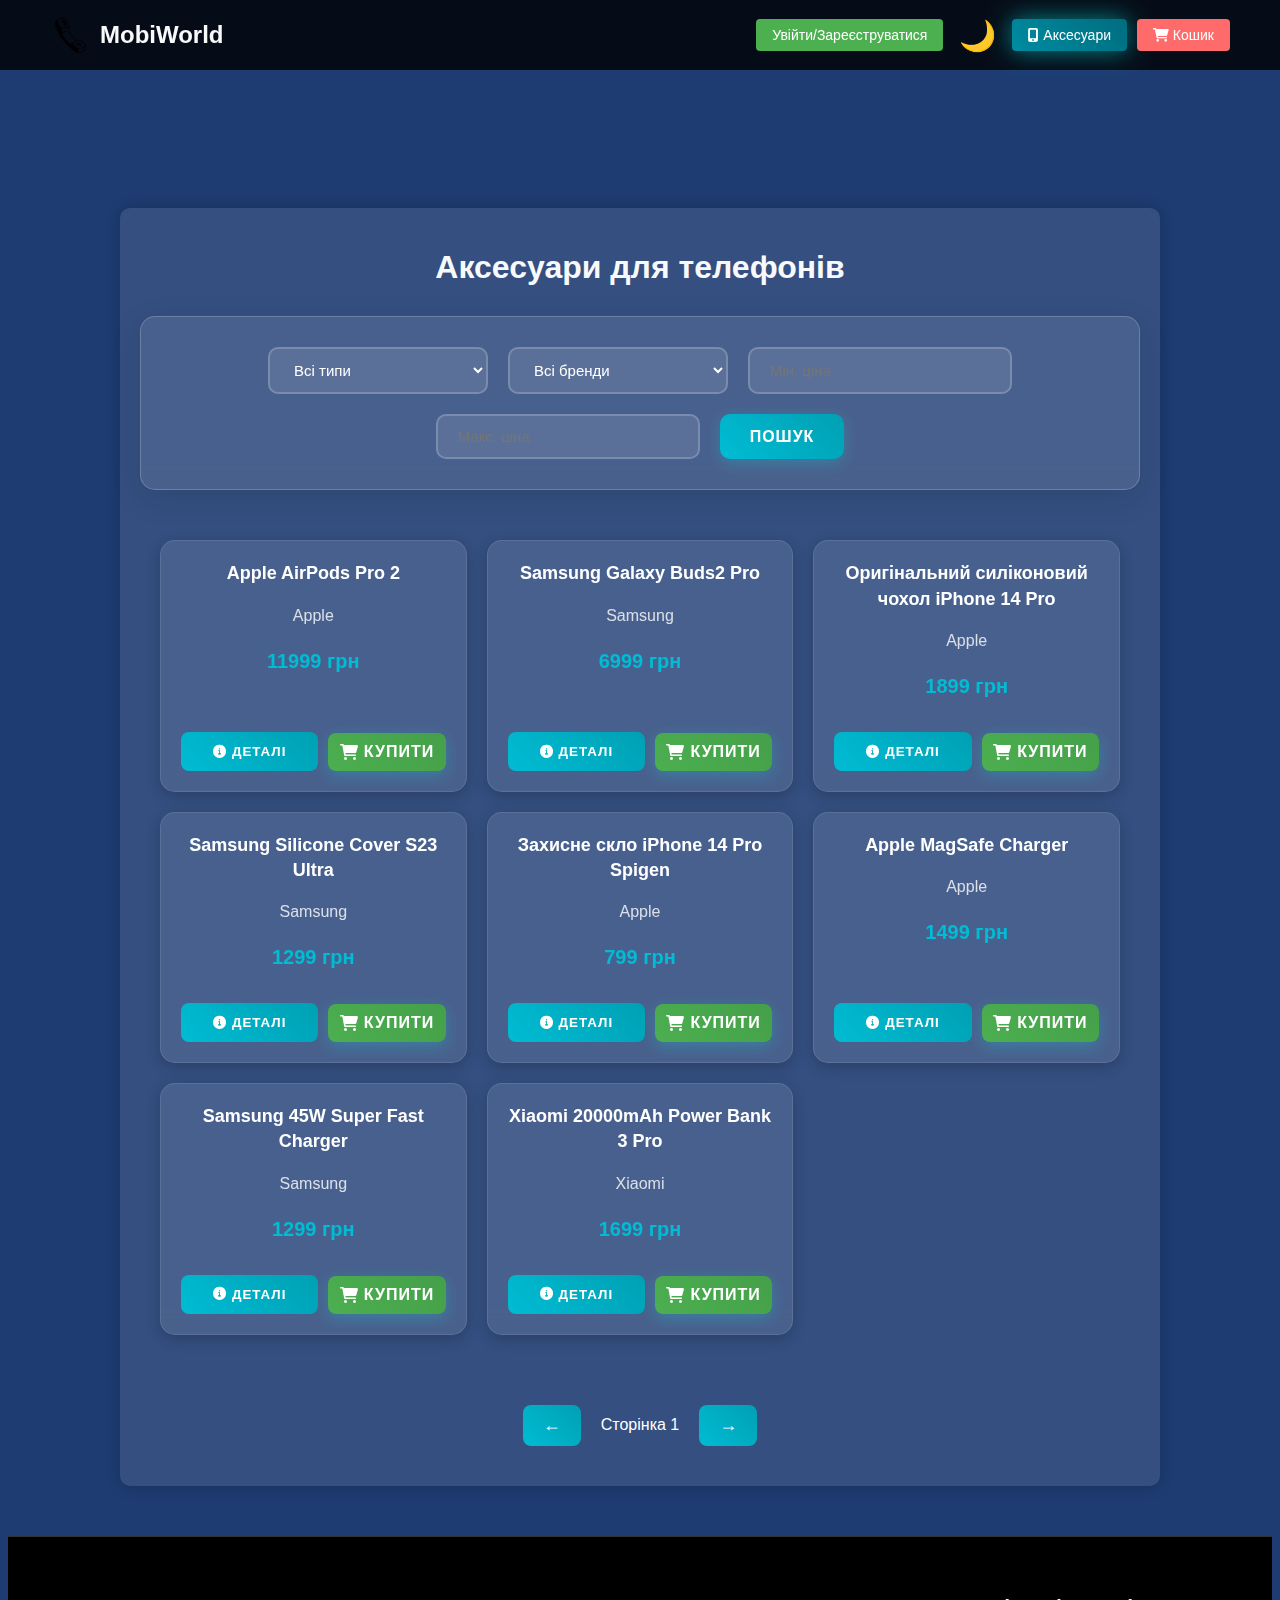
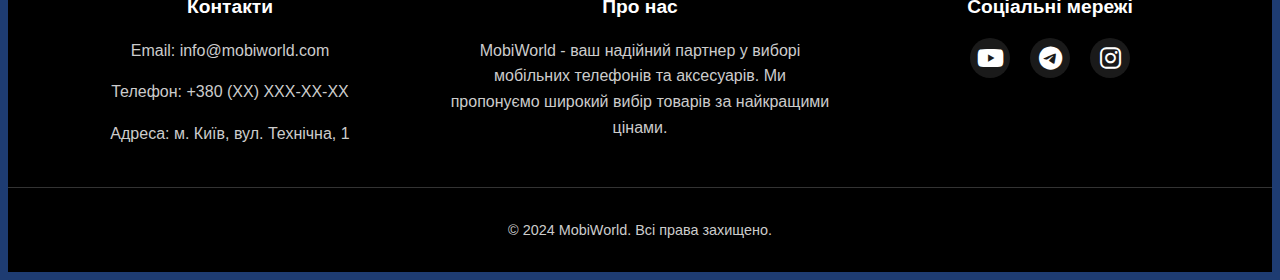
==== accessories.html @ 74860a51 "Початковий коміт: Базова структура проекту MobiWorld" ====
<!DOCTYPE html>
<html lang="uk">
<head>
    <meta charset="UTF-8">
    <meta name="viewport" content="width=device-width, initial-scale=1.0">
    <title>Аксесуари - MobiWorld</title>
    <link rel="stylesheet" href="styles.css">
    <link rel="stylesheet" href="auth.css">
    <link rel="stylesheet" href="https://cdnjs.cloudflare.com/ajax/libs/font-awesome/6.0.0/css/all.min.css">
</head>
<body>
    <header>
        <div class="logo">
            <a href="index.html">
                <img src="Mobi.png" alt="MobiWorld Logo">
                <span class="logo-text">MobiWorld</span>
            </a>
        </div>
        <div class="header-buttons">
            <button class="auth-button" onclick="showAuthModal()">
                <i class="fas fa-user"></i> Увійти/Зареєструватися
            </button>
            <button class="theme-toggle" onclick="toggleTheme()">🌙</button>
            <button class="accessories-button active" onclick="window.location.href='accessories.html'">
                <i class="fas fa-mobile-alt"></i> Аксесуари
            </button>
            <button class="cart-button" onclick="window.location.href='cart.html'">
                <i class="fas fa-shopping-cart"></i> Кошик
            </button>
        </div>
    </header>

    <main>
        <div class="container">
            <h1>Аксесуари для телефонів</h1>
            <div class="filters">
                <select id="accessoryType" onchange="filterAccessories()">
                    <option value="all">Всі типи</option>
                    <option value="case">Чохли</option>
                    <option value="screen">Захисні плівки/скло</option>
                    <option value="charger">Зарядні пристрої</option>
                    <option value="headphones">Навушники</option>
                    <option value="powerbank">Повербанки</option>
                    <option value="holder">Тримачі</option>
                    <option value="other">Інше</option>
                </select>
                <select id="brand" onchange="filterAccessories()">
                    <option value="all">Всі бренди</option>
                    <option value="Apple">Apple</option>
                    <option value="Samsung">Samsung</option>
                    <option value="Xiaomi">Xiaomi</option>
                    <option value="Other">Інші</option>
                </select>
                <input type="number" id="minPrice" placeholder="Мін. ціна" onchange="filterAccessories()">
                <input type="number" id="maxPrice" placeholder="Макс. ціна" onchange="filterAccessories()">
                <button class="search-button" onclick="filterAccessories()">Пошук</button>
            </div>
            
            <div id="accessories-catalog" class="catalog"></div>
            
            <div class="pagination">
                <button onclick="changePage(-1)">←</button>
                <span>Сторінка <span id="pageNumber">1</span></span>
                <button onclick="changePage(1)">→</button>
            </div>
        </div>
    </main>

    <footer class="footer">
        <div class="footer-content">
            <div class="footer-section">
                <h3>Контакти</h3>
                <p>Email: info@mobiworld.com</p>
                <p>Телефон: +380 (XX) XXX-XX-XX</p>
                <p>Адреса: м. Київ, вул. Технічна, 1</p>
            </div>
            <div class="footer-section">
                <h3>Про нас</h3>
                <p>MobiWorld - ваш надійний партнер у виборі мобільних телефонів та аксесуарів. Ми пропонуємо широкий вибір товарів за найкращими цінами.</p>
            </div>
            <div class="footer-section">
                <h3>Соціальні мережі</h3>
                <div class="social-links">
                    <a href="#" class="social-link"><i class="fab fa-youtube"></i></a>
                    <a href="#" class="social-link"><i class="fab fa-telegram"></i></a>
                    <a href="#" class="social-link"><i class="fab fa-instagram"></i></a>
                </div>
            </div>
        </div>
        <div class="footer-bottom">
            <p>&copy; 2024 MobiWorld. Всі права захищено.</p>
        </div>
    </footer>

    <!-- Модальне вікно для деталей аксесуара -->
    <div id="phoneModal" class="modal">
        <div class="modal-content">
            <span class="close" onclick="document.getElementById('phoneModal').style.display='none'">&times;</span>
            <div class="modal-info">
                <h2 id="modalTitle"></h2>
                <p>Ціна: <strong id="modalPrice"></strong> грн</p>
                <p id="modalDescription"></p>
            </div>
        </div>
    </div>

    <!-- Модальне вікно для автентифікації -->
    <div id="authModal" class="modal">
        <div class="modal-content">
            <span class="close" onclick="closeAuthModal()">&times;</span>
            <div class="auth-tabs">
                <button class="auth-tab active" onclick="switchAuthTab('login')">Увійти</button>
                <button class="auth-tab" onclick="switchAuthTab('register')">Зареєструватися</button>
            </div>
            <div id="loginForm" class="auth-form">
                <input type="email" id="loginEmail" placeholder="Email">
                <input type="password" id="loginPassword" placeholder="Пароль">
                <button onclick="login()">Увійти</button>
            </div>
            <div id="registerForm" class="auth-form" style="display: none;">
                <input type="text" id="registerName" placeholder="Ім'я">
                <input type="email" id="registerEmail" placeholder="Email">
                <input type="password" id="registerPassword" placeholder="Пароль">
                <input type="password" id="confirmPassword" placeholder="Підтвердіть пароль">
                <button onclick="register()">Зареєструватися</button>
            </div>
        </div>
    </div>

    <script src="script.js"></script>
    <script src="auth.js"></script>
    <script src="accessories.js" defer></script>
</body>
</html>
---- styles.css ----
/* styles.css */
/* Базові стилі */
body {
  font-family: 'Arial', sans-serif;
  background-color: #1e3c72;
  color: white;
  text-align: center;
  padding-top: 80px;
  transition: background-color 0.3s ease, color 0.3s ease;
}

header {
  position: fixed;
  top: 0;
  left: 0;
  right: 0;
  z-index: 1000;
  background-color: rgba(0, 0, 0, 0.8);
  padding: 15px 50px;
  display: flex;
  justify-content: space-between;
  align-items: center;
}

.logo {
  display: flex;
  align-items: center;
}

.logo-icon {
  width: 50px;
  height: 50px;
  margin-right: 15px;
}

.logo-text {
  font-size: 24px;
  font-weight: bold;
  color: #f8f9fa;
}

.dark-mode .logo-text {
  color: #00bcd4;
  text-shadow: 0 0 10px rgba(0, 255, 255, 0.3);
}

.logo a {
  text-decoration: none;
  display: flex;
  align-items: center;
  gap: 10px;
}

.logo img {
  height: 40px;
  width: auto;
}

.theme-toggle {
  background-color: transparent;
  color: white;
  border: none;
  font-size: 30px;
  cursor: pointer;
  transition: color 0.3s ease;
}

.theme-toggle:hover {
  color: #00ff00;
}

.container {
  max-width: 1000px;
  margin: 120px auto 20px;
  background: rgba(255, 255, 255, 0.1);
  padding: 20px;
  border-radius: 10px;
  box-shadow: 0 0 15px rgba(0, 0, 0, 0.2);
}

.container h1 {
  color: #f8f9fa;
  font-size: 2em;
  margin-bottom: 30px;
  text-align: center;
}

h2 {
  color: #f8f9fa;
}

/* Стилі для фільтрів */
.filters {
  display: flex;
  flex-wrap: wrap;
  justify-content: center;
  gap: 20px;
  padding: 30px;
  background: rgba(255, 255, 255, 0.1);
  border-radius: 15px;
  box-shadow: 0 8px 32px rgba(0, 0, 0, 0.1);
  backdrop-filter: blur(10px);
  border: 1px solid rgba(255, 255, 255, 0.2);
  margin-bottom: 30px;
}

.filters select, 
.filters input {
  padding: 12px 20px;
  width: 220px;
  border: 2px solid rgba(255, 255, 255, 0.2);
  border-radius: 10px;
  font-size: 15px;
  background-color: rgba(255, 255, 255, 0.1);
  color: white;
  transition: all 0.3s ease;
  cursor: pointer;
}

.filters select:hover,
.filters input:hover {
  border-color: rgba(255, 255, 255, 0.4);
  background-color: rgba(255, 255, 255, 0.15);
}

.filters select:focus,
.filters input:focus {
  outline: none;
  border-color: #00bcd4;
  box-shadow: 0 0 15px rgba(0, 255, 255, 0.2);
  background-color: rgba(255, 255, 255, 0.2);
}

.filters select option {
  background-color: #1e3c72;
  color: white;
  padding: 10px;
}

.search-button {
  padding: 12px 30px;
  border: none;
  background: linear-gradient(45deg, #00bcd4, #00a0b3);
  color: white;
  font-size: 16px;
  font-weight: 600;
  cursor: pointer;
  border-radius: 10px;
  transition: all 0.3s ease;
  text-transform: uppercase;
  letter-spacing: 1px;
  box-shadow: 0 4px 15px rgba(0, 255, 255, 0.2);
}

.search-button:hover {
  transform: translateY(-2px);
  box-shadow: 0 6px 20px rgba(0, 255, 255, 0.3);
  background: linear-gradient(45deg, #00a0b3, #00bcd4);
}

.search-button:active {
  transform: translateY(1px);
  box-shadow: 0 2px 10px rgba(0, 255, 255, 0.2);
}

/* Стилі для темної теми фільтрів */
.dark-mode .filters {
  background: rgba(0, 0, 0, 0.3);
  border: 1px solid rgba(0, 255, 255, 0.1);
  box-shadow: 0 8px 32px rgba(0, 255, 255, 0.1);
}

.dark-mode .filters select,
.dark-mode .filters input {
  background-color: rgba(0, 0, 0, 0.2);
  border-color: rgba(0, 255, 255, 0.2);
  color: #ffffff;
}

.dark-mode .filters select:hover,
.dark-mode .filters input:hover {
  border-color: rgba(0, 255, 255, 0.4);
  background-color: rgba(0, 0, 0, 0.3);
}

.dark-mode .filters select:focus,
.dark-mode .filters input:focus {
  border-color: #00bcd4;
  box-shadow: 0 0 20px rgba(0, 255, 255, 0.2);
  background-color: rgba(0, 0, 0, 0.4);
}

.dark-mode .filters select option {
  background-color: #000000;
  color: #ffffff;
}

.dark-mode .search-button {
  background: linear-gradient(45deg, #00bcd4, #00a0b3);
  box-shadow: 0 4px 15px rgba(0, 255, 255, 0.2);
}

.dark-mode .search-button:hover {
  box-shadow: 0 6px 20px rgba(0, 255, 255, 0.3);
  background: linear-gradient(45deg, #00a0b3, #00bcd4);
}

/* Адаптивність для фільтрів */
@media (max-width: 768px) {
  .filters {
    padding: 20px;
    gap: 15px;
  }

  .filters select,
  .filters input {
    width: 100%;
    max-width: 300px;
  }
}

.catalog {
  display: grid;
  grid-template-columns: repeat(auto-fill, minmax(250px, 1fr));
  gap: 20px;
  padding: 20px;
  margin-top: 30px;
}

.phone-card {
  background: rgba(255, 255, 255, 0.4);
  padding: 20px;
  border-radius: 15px;
  transition: 0.3s;
  cursor: pointer;
  box-shadow: 0 4px 8px rgba(0, 0, 0, 0.3);
  display: flex;
  flex-direction: column;
  gap: 15px;
  position: relative;
  overflow: hidden;
}

.phone-card img {
  width: 100%;
  height: auto;
  border-radius: 8px;
  margin-bottom: 10px;
  transition: transform 0.3s ease;
}

.phone-card h3 {
  margin: 0;
  font-size: 1.1em;
  color: #ffffff;
  text-shadow: 0 0 10px rgba(0, 255, 255, 0.3);
}

.phone-card p {
  margin: 5px 0;
  color: #ffffff;
}

.phone-card .card-buttons {
  display: flex;
  gap: 10px;
  margin-top: auto;
}

.phone-card .card-buttons button {
  flex: 1;
  padding: 10px;
  border: none;
  border-radius: 8px;
  cursor: pointer;
  font-weight: 600;
  transition: all 0.3s ease;
  text-transform: uppercase;
  letter-spacing: 1px;
  display: flex;
  align-items: center;
  justify-content: center;
  gap: 5px;
}

.phone-card .card-buttons .view-details {
  background: linear-gradient(45deg, #00bcd4, #00a0b3);
  color: white;
}

.phone-card .card-buttons .buy-button {
  background: linear-gradient(45deg, #4CAF50, #45a049);
  color: white;
}

.phone-card .card-buttons button:hover {
  transform: translateY(-2px);
  box-shadow: 0 6px 20px rgba(0, 255, 255, 0.2);
}

.phone-card .card-buttons .view-details:hover {
  background: linear-gradient(45deg, #00a0b3, #00bcd4);
}

.phone-card .card-buttons .buy-button:hover {
  background: linear-gradient(45deg, #45a049, #4CAF50);
  box-shadow: 0 6px 20px rgba(76, 175, 80, 0.3);
}

.dark-mode .phone-card {
  background: rgba(0, 0, 0, 0.3);
  border: 1px solid rgba(0, 255, 255, 0.1);
}

.dark-mode .phone-card:hover {
  border-color: rgba(0, 255, 255, 0.3);
  box-shadow: 0 8px 25px rgba(0, 255, 255, 0.2);
}

.dark-mode .phone-card .card-buttons .buy-button {
  background: linear-gradient(45deg, #4CAF50, #45a049);
}

.dark-mode .phone-card .card-buttons .buy-button:hover {
  background: linear-gradient(45deg, #45a049, #4CAF50);
  box-shadow: 0 6px 20px rgba(76, 175, 80, 0.3);
}

@media (max-width: 768px) {
  .phone-card .card-buttons {
    flex-direction: column;
  }
  
  .phone-card .card-buttons button {
    width: 100%;
    padding: 8px;
    font-size: 14px;
  }
}

.pagination {
  display: flex;
  justify-content: center;
  align-items: center;
  gap: 20px;
  margin-top: 30px;
  padding: 20px;
}

.pagination button {
  background: linear-gradient(45deg, #00bcd4, #00a0b3);
  color: white;
  border: none;
  padding: 10px 20px;
  border-radius: 8px;
  cursor: pointer;
  font-size: 18px;
  transition: all 0.3s ease;
}

.pagination button:hover {
  transform: translateY(-2px);
  box-shadow: 0 6px 20px rgba(0, 255, 255, 0.2);
  background: linear-gradient(45deg, #00a0b3, #00bcd4);
}

.pagination span {
  color: white;
  font-size: 16px;
}

/* Стилі для темної теми */
body.dark-mode {
  background-color: #000000;
  color: #e0e0e0;
}

header.dark-mode {
  background-color: #000000;
  box-shadow: 0 2px 10px rgba(0, 255, 255, 0.1);
}

.filters.dark-mode {
  background: #000000;
  box-shadow: 0 0 15px rgba(0, 255, 255, 0.2);
}

.search-button.dark-mode {
  background-color: #00bcd4;
  box-shadow: 0 0 10px rgba(0, 255, 255, 0.3);
}

.phone-card.dark-mode {
  background: #000000;
  color: #e0e0e0;
  box-shadow: 0 0 15px rgba(0, 255, 255, 0.1);
  border: 1px solid rgba(0, 255, 255, 0.1);
}

.phone-card.dark-mode:hover {
  box-shadow: 0 0 30px rgba(0, 255, 255, 0.3);
  border-color: rgba(0, 255, 255, 0.3);
}

.pagination button.dark-mode {
  background-color: #00bcd4;
  box-shadow: 0 0 10px rgba(0, 255, 255, 0.3);
}

/* Модальне вікно */
.modal {
  display: none;
  position: fixed;
  top: 0;
  left: 0;
  width: 100%;
  height: 100%;
  background-color: rgba(0, 0, 0, 0.85);
  align-items: center;
  justify-content: center;
  z-index: 1000;
  backdrop-filter: blur(8px);
}

.modal-content {
  background: linear-gradient(135deg, #1e3c72 0%, #2a5298 100%);
  padding: 30px;
  border-radius: 20px;
  width: 90%;
  max-width: 1000px;
  display: flex;
  gap: 40px;
  color: white;
  position: relative;
  box-shadow: 0 0 40px rgba(0, 255, 255, 0.2);
  border: 1px solid rgba(0, 255, 255, 0.1);
  animation: modalAppear 0.3s ease-out;
}

@keyframes modalAppear {
  from {
    opacity: 0;
    transform: translateY(-20px);
  }
  to {
    opacity: 1;
    transform: translateY(0);
  }
}

.modal-image {
  flex: 1;
  display: flex;
  align-items: center;
  justify-content: center;
  background: rgba(255, 255, 255, 0.1);
  border-radius: 15px;
  padding: 20px;
  box-shadow: 0 0 20px rgba(0, 255, 255, 0.1);
}

.modal-image img {
  max-width: 100%;
  height: auto;
  border-radius: 10px;
  transition: transform 0.3s ease;
}

.modal-image img:hover {
  transform: scale(1.05);
}

.modal-info {
  flex: 1;
  display: flex;
  flex-direction: column;
  gap: 20px;
}

.modal-info h2 {
  font-size: 2em;
  margin-bottom: 20px;
  color: #ffffff;
  text-shadow: 0 0 10px rgba(0, 255, 255, 0.3);
}

.modal-info p {
  font-size: 1.1em;
  line-height: 1.6;
  color: rgba(255, 255, 255, 0.9);
}

.modal-info strong {
  color: #00bcd4;
  font-weight: 600;
}

.modal .close {
  position: absolute;
  top: 20px;
  right: 20px;
  color: #ff4444;
  font-size: 30px;
  font-weight: bold;
  cursor: pointer;
  transition: all 0.3s ease;
  width: 40px;
  height: 40px;
  display: flex;
  align-items: center;
  justify-content: center;
  border-radius: 50%;
  background: rgba(255, 68, 68, 0.1);
}

.modal .close:hover {
  color: #ff0000;
  background: rgba(255, 68, 68, 0.2);
  transform: rotate(90deg);
}

.buy-button {
  margin-top: 20px;
  padding: 15px 30px;
  font-size: 1.2em;
  background: linear-gradient(45deg, #00bcd4, #00a0b3);
  color: white;
  border: none;
  border-radius: 10px;
  cursor: pointer;
  transition: all 0.3s ease;
  text-transform: uppercase;
  letter-spacing: 1px;
  font-weight: bold;
  box-shadow: 0 4px 15px rgba(0, 255, 255, 0.2);
}

.buy-button:hover {
  transform: translateY(-2px);
  box-shadow: 0 6px 20px rgba(0, 255, 255, 0.3);
  background: linear-gradient(45deg, #00a0b3, #00bcd4);
}

.buy-button:active {
  transform: translateY(1px);
  box-shadow: 0 2px 10px rgba(0, 255, 255, 0.2);
}

/* Темна тема для модального вікна */
.dark-mode .modal-content {
  background: linear-gradient(135deg, #000000 0%, #1a1a1a 100%);
  border: 1px solid rgba(0, 255, 255, 0.1);
  box-shadow: 0 0 40px rgba(0, 255, 255, 0.1);
}

.dark-mode .modal-image {
  background: rgba(0, 0, 0, 0.3);
  box-shadow: 0 0 20px rgba(0, 255, 255, 0.05);
}

.dark-mode .modal-info h2 {
  color: #ffffff;
  text-shadow: 0 0 10px rgba(0, 255, 255, 0.2);
}

.dark-mode .modal-info p {
  color: rgba(255, 255, 255, 0.8);
}

.dark-mode .modal-info strong {
  color: #00bcd4;
}

.dark-mode .buy-button {
  background: linear-gradient(45deg, #00bcd4, #00a0b3);
  box-shadow: 0 4px 15px rgba(0, 255, 255, 0.2);
}

.dark-mode .buy-button:hover {
  box-shadow: 0 6px 20px rgba(0, 255, 255, 0.3);
  background: linear-gradient(45deg, #00a0b3, #00bcd4);
}

/* Адаптивний дизайн для модального вікна */
@media (max-width: 768px) {
  .modal-content {
    flex-direction: column;
    padding: 20px;
    gap: 20px;
  }

  .modal-image {
    max-height: 300px;
    overflow: hidden;
  }

  .modal-info h2 {
    font-size: 1.5em;
  }

  .modal-info p {
    font-size: 1em;
  }
}

@media (max-width: 480px) {
  .modal-content {
    width: 95%;
    padding: 15px;
  }

  .modal-image {
    max-height: 250px;
  }

  .modal-info h2 {
    font-size: 1.3em;
  }
}

.header-buttons {
    display: flex;
    gap: 10px;
    align-items: center;
}

.auth-button {
    padding: 8px 16px;
    border: none;
    border-radius: 4px;
    background-color: #4CAF50;
    color: white;
    cursor: pointer;
    font-size: 14px;
    transition: background-color 0.3s;
}

.auth-button:hover {
    background-color: #45a049;
}

.auth-container {
    padding: 20px;
    width: 100%;
    max-width: 400px;
}

.auth-tabs {
    display: flex;
    margin-bottom: 20px;
    border-bottom: 2px solid #ddd;
}

.auth-tab {
    padding: 10px 20px;
    border: none;
    background: none;
    cursor: pointer;
    font-size: 16px;
    color: #666;
}

.auth-tab.active {
    color: #4CAF50;
    border-bottom: 2px solid #4CAF50;
    margin-bottom: -2px;
}

.auth-form {
    display: flex;
    flex-direction: column;
    gap: 15px;
}

.auth-form input {
    padding: 10px;
    border: 1px solid #ddd;
    border-radius: 4px;
    font-size: 14px;
}

.auth-form button {
    padding: 10px;
    background-color: #4CAF50;
    color: white;
    border: none;
    border-radius: 4px;
    cursor: pointer;
    font-size: 16px;
    transition: background-color 0.3s;
}

.auth-form button:hover {
    background-color: #45a049;
}

.dark-mode .auth-tab {
    color: #888;
}

.dark-mode .auth-tab.active {
    color: #00bcd4;
    border-bottom: 2px solid #00bcd4;
}

.dark-mode .auth-form input {
    background-color: #000000;
    color: #ffffff;
    border: 1px solid rgba(0, 255, 255, 0.2);
}

.dark-mode .auth-form input:focus {
    border-color: #00bcd4;
    box-shadow: 0 0 10px rgba(0, 255, 255, 0.2);
}

.dark-mode .auth-form button {
    background-color: #00bcd4;
    box-shadow: 0 0 10px rgba(0, 255, 255, 0.3);
}

.dark-mode .auth-form button:hover {
    background-color: #00a0b3;
    box-shadow: 0 0 15px rgba(0, 255, 255, 0.4);
}

.dark-mode .auth-button {
    background-color: #00bcd4;
    box-shadow: 0 0 10px rgba(0, 255, 255, 0.3);
}

.dark-mode .auth-button:hover {
    background-color: #00a0b3;
    box-shadow: 0 0 15px rgba(0, 255, 255, 0.4);
}

.cart-button {
    padding: 8px 16px;
    border: none;
    border-radius: 4px;
    background-color: #ff6b6b;
    color: white;
    cursor: pointer;
    font-size: 14px;
    transition: all 0.3s ease;
}

.cart-button:hover {
    background-color: #ff5252;
    transform: scale(1.05);
}

.cart-items {
    display: flex;
    flex-direction: column;
    gap: 20px;
    margin: 20px 0;
}

.cart-item {
    display: flex;
    justify-content: space-between;
    align-items: center;
    padding: 20px;
    background: rgba(255, 255, 255, 0.1);
    border-radius: 10px;
    box-shadow: 0 4px 8px rgba(0, 0, 0, 0.2);
}

.cart-item-info {
    flex: 1;
}

.cart-item-title {
    font-size: 18px;
    font-weight: bold;
    margin-bottom: 5px;
}

.cart-item-price {
    color: #00ff00;
    font-size: 16px;
}

.cart-item-actions {
    display: flex;
    gap: 10px;
    align-items: center;
}

.remove-from-cart {
    background-color: #ff4444;
    color: white;
    border: none;
    padding: 8px 16px;
    border-radius: 4px;
    cursor: pointer;
    transition: all 0.3s ease;
}

.remove-from-cart:hover {
    background-color: #cc0000;
}

.cart-summary {
    margin-top: 30px;
    padding: 20px;
    background: rgba(255, 255, 255, 0.1);
    border-radius: 10px;
    text-align: right;
}

.checkout-button {
    background-color: #00ff00;
    color: #000;
    padding: 12px 24px;
    border: none;
    border-radius: 5px;
    font-size: 16px;
    font-weight: bold;
    cursor: pointer;
    transition: all 0.3s ease;
    margin-top: 15px;
}

.checkout-button:hover {
    background-color: #00cc00;
    transform: scale(1.05);
    box-shadow: 0 0 15px rgba(0, 255, 0, 0.5);
}

.dark-mode .cart-item {
    background: #000000;
    border: 1px solid rgba(0, 255, 255, 0.1);
    box-shadow: 0 0 15px rgba(0, 255, 255, 0.1);
}

.dark-mode .cart-summary {
    background: #000000;
    border: 1px solid rgba(0, 255, 255, 0.1);
    box-shadow: 0 0 15px rgba(0, 255, 255, 0.1);
}

.dark-mode .checkout-button {
    background-color: #00bcd4;
    color: #000000;
    box-shadow: 0 0 10px rgba(0, 255, 255, 0.3);
}

.dark-mode .checkout-button:hover {
    background-color: #00a0b3;
    box-shadow: 0 0 15px rgba(0, 255, 255, 0.4);
}

.buy-button {
    background-color: #4CAF50;
    color: white;
    border: none;
    padding: 10px 20px;
    border-radius: 5px;
    cursor: pointer;
    font-size: 16px;
    margin-top: 15px;
    transition: background-color 0.3s;
}

.buy-button:hover {
    background-color: #45a049;
}

.dark-mode .buy-button {
    background-color: #00bcd4;
    box-shadow: 0 0 10px rgba(0, 255, 255, 0.3);
}

.dark-mode .buy-button:hover {
    background-color: #00a0b3;
    box-shadow: 0 0 15px rgba(0, 255, 255, 0.4);
}

/* Стилі для футера */
.footer {
    background-color: #000000;
    padding: 40px 0 20px;
    margin-top: 50px;
    border-top: 1px solid #333;
}

.footer-content {
    max-width: 1200px;
    margin: 0 auto;
    display: grid;
    grid-template-columns: repeat(3, 1fr);
    gap: 30px;
    padding: 0 20px;
}

.footer-section h3 {
    color: #ffffff;
    margin-bottom: 20px;
    font-size: 1.2em;
}

.footer-section p {
    color: #cccccc;
    line-height: 1.6;
    margin-bottom: 10px;
}

.social-links {
    display: flex;
    gap: 20px;
    justify-content: center;
}

.social-link {
    color: #ffffff;
    text-decoration: none;
    font-size: 24px;
    transition: all 0.3s ease;
    width: 40px;
    height: 40px;
    display: flex;
    align-items: center;
    justify-content: center;
    border-radius: 50%;
    background-color: rgba(255, 255, 255, 0.1);
}

.social-link:hover {
    transform: translateY(-3px);
    background-color: rgba(255, 255, 255, 0.2);
}

.social-link i.fa-youtube:hover {
    color: #ff0000;
}

.social-link i.fa-telegram:hover {
    color: #0088cc;
}

.social-link i.fa-instagram:hover {
    color: #e4405f;
}

.footer-bottom {
    text-align: center;
    margin-top: 30px;
    padding-top: 20px;
    border-top: 1px solid #333;
}

.footer-bottom p {
    color: #cccccc;
    font-size: 0.9em;
}

/* Адаптивний дизайн для футера */
@media (max-width: 768px) {
    .footer-content {
        grid-template-columns: 1fr;
        text-align: center;
    }

    .social-links {
        justify-content: center;
    }
}

.dark-mode .container h1 {
    color: #ffffff;
}

.accessories-button {
    padding: 8px 16px;
    border: none;
    border-radius: 4px;
    background: linear-gradient(45deg, #00bcd4, #00a0b3);
    color: white;
    cursor: pointer;
    font-size: 14px;
    transition: all 0.3s ease;
    box-shadow: 0 0 15px rgba(0, 255, 255, 0.2);
}

.accessories-button:hover {
    transform: translateY(-2px);
    background: linear-gradient(45deg, #00a0b3, #00bcd4);
    box-shadow: 0 0 20px rgba(0, 255, 255, 0.4);
}

.accessories-button.active {
    background: linear-gradient(45deg, #008ba1, #006d7f);
    box-shadow: 0 0 25px rgba(0, 255, 255, 0.5);
}

.dark-mode .accessories-button {
    background: linear-gradient(45deg, #00bcd4, #00a0b3);
    box-shadow: 0 0 15px rgba(0, 255, 255, 0.3);
}

.dark-mode .accessories-button:hover {
    box-shadow: 0 0 20px rgba(0, 255, 255, 0.5);
    background: linear-gradient(45deg, #00a0b3, #00bcd4);
}

.dark-mode .accessories-button.active {
    background: linear-gradient(45deg, #008ba1, #006d7f);
    box-shadow: 0 0 25px rgba(0, 255, 255, 0.6);
}

/* Стилі для карток аксесуарів */
.accessory-card {
    background: rgba(255, 255, 255, 0.1);
    padding: 20px;
    border-radius: 15px;
    transition: all 0.3s ease;
    cursor: pointer;
    box-shadow: 0 4px 15px rgba(0, 0, 0, 0.2);
    display: flex;
    flex-direction: column;
    gap: 15px;
    backdrop-filter: blur(10px);
    border: 1px solid rgba(255, 255, 255, 0.1);
}

.accessory-card:hover {
    transform: translateY(-5px);
    box-shadow: 0 8px 25px rgba(0, 255, 255, 0.2);
}

.accessory-card h3 {
    color: #ffffff;
    font-size: 18px;
    margin: 0;
    line-height: 1.4;
}

.accessory-card .brand {
    color: rgba(255, 255, 255, 0.8);
    font-size: 16px;
    margin: 5px 0;
}

.accessory-card .price {
    color: #00bcd4;
    font-size: 20px;
    font-weight: bold;
    margin: 5px 0;
}

.accessory-card .view-details {
    background: linear-gradient(45deg, #00bcd4, #00a0b3);
    color: white;
    border: none;
    padding: 12px 20px;
    border-radius: 8px;
    cursor: pointer;
    font-weight: 600;
    transition: all 0.3s ease;
    text-transform: uppercase;
    letter-spacing: 1px;
    margin-top: auto;
}

.accessory-card .view-details:hover {
    transform: translateY(-2px);
    box-shadow: 0 6px 20px rgba(0, 255, 255, 0.2);
    background: linear-gradient(45deg, #00a0b3, #00bcd4);
}

.dark-mode .accessory-card {
    background: rgba(0, 0, 0, 0.3);
    border: 1px solid rgba(0, 255, 255, 0.1);
}

.dark-mode .accessory-card:hover {
    border-color: rgba(0, 255, 255, 0.3);
    box-shadow: 0 8px 25px rgba(0, 255, 255, 0.2);
}

.dark-mode .accessory-card h3 {
    color: #ffffff;
}

.dark-mode .accessory-card .brand {
    color: rgba(255, 255, 255, 0.7);
}

.dark-mode .accessory-card .price {
    color: #00bcd4;
}

#accessories-catalog {
    display: grid;
    grid-template-columns: repeat(auto-fill, minmax(250px, 1fr));
    gap: 20px;
    padding: 20px;
}

@media (max-width: 768px) {
    .catalog {
        grid-template-columns: repeat(auto-fill, minmax(200px, 1fr));
        padding: 10px;
        gap: 15px;
    }
    
    .accessory-card {
        padding: 15px;
    }
    
    .accessory-card h3 {
        font-size: 16px;
    }
    
    .accessory-card .price {
        font-size: 18px;
    }
    
    .accessory-card .view-details {
        padding: 10px 15px;
        font-size: 14px;
    }
}

.card-buttons {
    display: flex;
    gap: 10px;
    margin-top: auto;
}

.card-buttons button {
    flex: 1;
    padding: 10px;
    border: none;
    border-radius: 8px;
    cursor: pointer;
    font-weight: 600;
    transition: all 0.3s ease;
    text-transform: uppercase;
    letter-spacing: 1px;
    display: flex;
    align-items: center;
    justify-content: center;
    gap: 5px;
}

.card-buttons .view-details {
    background: linear-gradient(45deg, #00bcd4, #00a0b3);
    color: white;
}

.card-buttons .buy-button {
    background: linear-gradient(45deg, #4CAF50, #45a049);
    color: white;
}

.card-buttons button:hover {
    transform: translateY(-2px);
    box-shadow: 0 6px 20px rgba(0, 255, 255, 0.2);
}

.card-buttons .view-details:hover {
    background: linear-gradient(45deg, #00a0b3, #00bcd4);
}

.card-buttons .buy-button:hover {
    background: linear-gradient(45deg, #45a049, #4CAF50);
    box-shadow: 0 6px 20px rgba(76, 175, 80, 0.3);
}

.dark-mode .card-buttons .buy-button {
    background: linear-gradient(45deg, #4CAF50, #45a049);
}

.dark-mode .card-buttons .buy-button:hover {
    background: linear-gradient(45deg, #45a049, #4CAF50);
    box-shadow: 0 6px 20px rgba(76, 175, 80, 0.3);
}

@media (max-width: 768px) {
    .card-buttons {
        flex-direction: column;
    }
    
    .card-buttons button {
        width: 100%;
        padding: 8px;
        font-size: 14px;
    }
}
---- auth.css ----
/* Стилі для модального вікна автентифікації */
#authModal .modal-content {
    background-color: #1e3c72;
    padding: 30px;
    border-radius: 10px;
    width: 400px;
    display: flex;
    flex-direction: column;
    color: white;
    position: relative;
    box-shadow: 0 0 20px rgba(0, 255, 0, 0.3);
}

#authModal .auth-container {
    padding: 20px;
    width: 100%;
}

#authModal .auth-tabs {
    display: flex;
    margin-bottom: 20px;
    border-bottom: 2px solid rgba(255, 255, 255, 0.2);
}

#authModal .auth-tab {
    padding: 10px 20px;
    border: none;
    background: none;
    cursor: pointer;
    font-size: 16px;
    color: rgba(255, 255, 255, 0.7);
    transition: all 0.3s ease;
}

#authModal .auth-tab.active {
    color: #00ff00;
    border-bottom: 2px solid #00ff00;
    margin-bottom: -2px;
}

#authModal .auth-form {
    display: flex;
    flex-direction: column;
    gap: 15px;
}

#authModal .auth-form input {
    padding: 12px;
    border: 1px solid rgba(255, 255, 255, 0.2);
    border-radius: 5px;
    font-size: 14px;
    background-color: rgba(0, 0, 0, 0.3);
    color: white;
    transition: all 0.3s ease;
}

#authModal .auth-form input:focus {
    outline: none;
    border-color: #00ff00;
    box-shadow: 0 0 10px rgba(0, 255, 0, 0.3);
}

#authModal .auth-form input::placeholder {
    color: rgba(255, 255, 255, 0.5);
}

#authModal .auth-form button {
    padding: 12px;
    background-color: #00ff00;
    color: #000;
    border: none;
    border-radius: 5px;
    cursor: pointer;
    font-size: 16px;
    font-weight: bold;
    transition: all 0.3s ease;
}

#authModal .auth-form button:hover {
    background-color: #00cc00;
    transform: scale(1.05);
    box-shadow: 0 0 15px rgba(0, 255, 0, 0.5);
}

#authModal .close {
    color: #ff3333;
    font-size: 25px;
    font-weight: bold;
    position: absolute;
    top: 10px;
    right: 10px;
    transition: color 0.3s ease;
}

#authModal .close:hover {
    color: #ff0000;
    cursor: pointer;
}

/* Темна тема для модального вікна автентифікації */
.dark-mode #authModal .modal-content {
    background-color: #121212;
}

.dark-mode #authModal .auth-form input {
    background-color: rgba(0, 0, 0, 0.5);
}

.dark-mode #authModal .auth-form button {
    background-color: #4caf50;
    color: white;
}

.dark-mode #authModal .auth-form button:hover {
    background-color: #45a049;
}
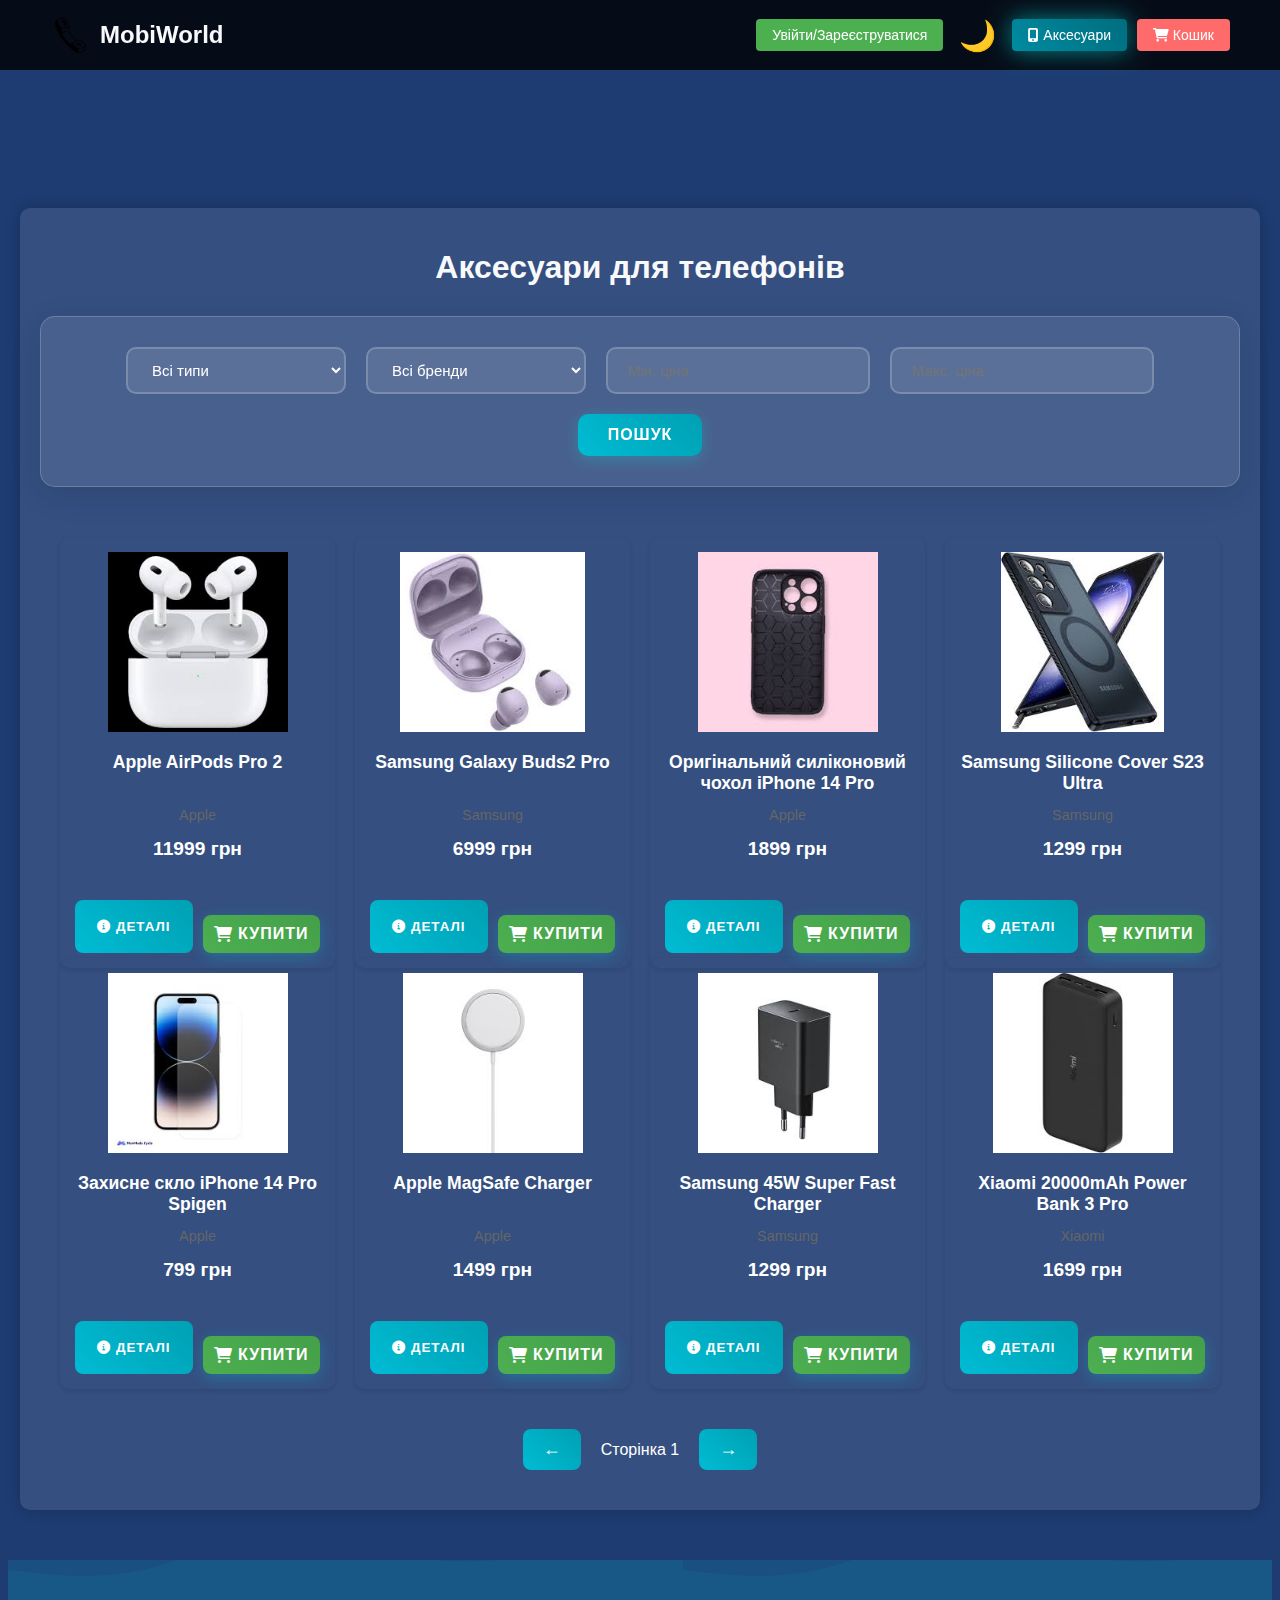
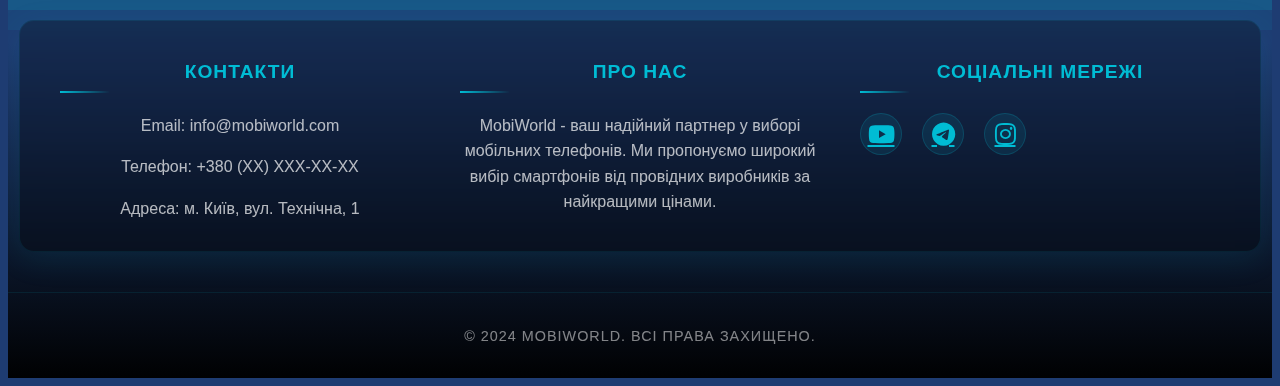
==== commit 1c24a5c1: "Оновлений проект з Telegram ботом та каталогом товарів" ====
--- a/accessories.html
+++ b/accessories.html
@@ -56,7 +56,9 @@
                 <button class="search-button" onclick="filterAccessories()">Пошук</button>
             </div>
             
-            <div id="accessories-catalog" class="catalog"></div>
+            <div class="accessories-grid" id="accessories-catalog">
+                <!-- Аксесуари будуть додані через JavaScript -->
+            </div>
             
             <div class="pagination">
                 <button onclick="changePage(-1)">←</button>
@@ -76,13 +78,13 @@
             </div>
             <div class="footer-section">
                 <h3>Про нас</h3>
-                <p>MobiWorld - ваш надійний партнер у виборі мобільних телефонів та аксесуарів. Ми пропонуємо широкий вибір товарів за найкращими цінами.</p>
+                <p>MobiWorld - ваш надійний партнер у виборі мобільних телефонів. Ми пропонуємо широкий вибір смартфонів від провідних виробників за найкращими цінами.</p>
             </div>
             <div class="footer-section">
                 <h3>Соціальні мережі</h3>
                 <div class="social-links">
                     <a href="#" class="social-link"><i class="fab fa-youtube"></i></a>
-                    <a href="#" class="social-link"><i class="fab fa-telegram"></i></a>
+                    <a href="https://t.me/MobiWorldBest_bot" class="social-link"><i class="fab fa-telegram"></i></a>
                     <a href="#" class="social-link"><i class="fab fa-instagram"></i></a>
                 </div>
             </div>
--- a/styles.css
+++ b/styles.css
@@ -39,11 +39,6 @@
   color: #f8f9fa;
 }
 
-.dark-mode .logo-text {
-  color: #00bcd4;
-  text-shadow: 0 0 10px rgba(0, 255, 255, 0.3);
-}
-
 .logo a {
   text-decoration: none;
   display: flex;
@@ -70,7 +65,7 @@
 }
 
 .container {
-  max-width: 1000px;
+  max-width: 1200px;
   margin: 120px auto 20px;
   background: rgba(255, 255, 255, 0.1);
   padding: 20px;
@@ -219,34 +214,35 @@
   }
 }
 
-.catalog {
+#catalog {
   display: grid;
-  grid-template-columns: repeat(auto-fill, minmax(250px, 1fr));
+  grid-template-columns: repeat(4, 1fr);
   gap: 20px;
   padding: 20px;
-  margin-top: 30px;
+  max-width: 1160px;
+  margin: 0 auto;
 }
 
 .phone-card {
-  background: rgba(255, 255, 255, 0.4);
-  padding: 20px;
-  border-radius: 15px;
-  transition: 0.3s;
-  cursor: pointer;
-  box-shadow: 0 4px 8px rgba(0, 0, 0, 0.3);
+  background-color: rgba(255, 255, 255, 0.1);
+  border-radius: 10px;
+  padding: 15px;
+  box-shadow: 0 2px 5px rgba(0,0,0,0.1);
+  transition: transform 0.3s ease;
   display: flex;
   flex-direction: column;
-  gap: 15px;
-  position: relative;
-  overflow: hidden;
-}
-
-.phone-card img {
+  align-items: center;
+  text-align: center;
+  margin: 0;
   width: 100%;
-  height: auto;
-  border-radius: 8px;
+}
+
+.phone-image {
+  width: 200px;
+  height: 200px;
+  object-fit: contain;
   margin-bottom: 10px;
-  transition: transform 0.3s ease;
+  border-radius: 5px;
 }
 
 .phone-card h3 {
@@ -460,8 +456,10 @@
 }
 
 .modal-image img {
-  max-width: 100%;
-  height: auto;
+  width: 300px;
+  height: 300px;
+  object-fit: contain;
+  margin-bottom: 20px;
   border-radius: 10px;
   transition: transform 0.3s ease;
 }
@@ -880,42 +878,125 @@
 
 /* Стилі для футера */
 .footer {
-    background-color: #000000;
-    padding: 40px 0 20px;
+    position: relative;
+    background: linear-gradient(180deg, transparent 0%, rgba(30, 60, 114, 0.95) 20%, rgba(0, 0, 0, 0.98) 100%);
+    padding: 60px 0 20px;
     margin-top: 50px;
-    border-top: 1px solid #333;
+    overflow: hidden;
+}
+
+.footer::before {
+    content: '';
+    position: absolute;
+    top: -100px;
+    left: 0;
+    width: 100%;
+    height: 150px;
+    background: url("data:image/svg+xml,%3Csvg xmlns='http://www.w3.org/2000/svg' viewBox='0 0 1440 320'%3E%3Cpath fill='%2300bcd4' fill-opacity='0.15' d='M0,160L48,144C96,128,192,96,288,106.7C384,117,480,171,576,181.3C672,192,768,160,864,154.7C960,149,1056,171,1152,165.3C1248,160,1344,128,1392,112L1440,96L1440,320L1392,320C1344,320,1248,320,1152,320C1056,320,960,320,864,320C768,320,672,320,576,320C480,320,384,320,288,320C192,320,96,320,48,320L0,320Z'%3E%3C/path%3E%3C/svg%3E") repeat-x;
+    animation: wave 15s linear infinite;
+    transform: translateY(0);
+    transition: transform 0.3s ease;
+}
+
+.footer::after {
+    content: '';
+    position: absolute;
+    top: -80px;
+    left: 0;
+    width: 100%;
+    height: 150px;
+    background: url("data:image/svg+xml,%3Csvg xmlns='http://www.w3.org/2000/svg' viewBox='0 0 1440 320'%3E%3Cpath fill='%2300bcd4' fill-opacity='0.1' d='M0,192L48,197.3C96,203,192,213,288,192C384,171,480,117,576,112C672,107,768,149,864,165.3C960,181,1056,171,1152,165.3C1248,160,1344,160,1392,160L1440,160L1440,320L1392,320C1344,320,1248,320,1152,320C1056,320,960,320,864,320C768,320,672,320,576,320C480,320,384,320,288,320C192,320,96,320,48,320L0,320Z'%3E%3C/path%3E%3C/svg%3E") repeat-x;
+    animation: wave 20s linear infinite;
+    opacity: 0.8;
+    transform: translateY(0);
+    transition: transform 0.3s ease;
+}
+
+.footer:hover::before {
+    transform: translateY(-5px);
+}
+
+.footer:hover::after {
+    transform: translateY(5px);
+}
+
+@keyframes wave {
+    0% {
+        background-position-x: 0;
+    }
+    100% {
+        background-position-x: 1440px;
+    }
 }
 
 .footer-content {
+    position: relative;
+    z-index: 1;
+    display: flex;
+    justify-content: space-around;
+    flex-wrap: wrap;
     max-width: 1200px;
     margin: 0 auto;
-    display: grid;
-    grid-template-columns: repeat(3, 1fr);
-    gap: 30px;
     padding: 0 20px;
+    background: rgba(0, 0, 0, 0.3);
+    border-radius: 15px;
+    backdrop-filter: blur(10px);
+    border: 1px solid rgba(0, 188, 212, 0.1);
+    box-shadow: 0 8px 32px rgba(0, 188, 212, 0.1);
+}
+
+.footer-section {
+    flex: 1;
+    min-width: 250px;
+    margin: 20px;
+    color: rgba(255, 255, 255, 0.8);
 }
 
 .footer-section h3 {
-    color: #ffffff;
+    color: #00bcd4;
     margin-bottom: 20px;
     font-size: 1.2em;
+    position: relative;
+    padding-bottom: 10px;
+    text-transform: uppercase;
+    letter-spacing: 1px;
+}
+
+.footer-section h3::after {
+    content: '';
+    position: absolute;
+    bottom: 0;
+    left: 0;
+    width: 50px;
+    height: 2px;
+    background: linear-gradient(90deg, #00bcd4, transparent);
+    transition: width 0.3s ease;
+}
+
+.footer-section:hover h3::after {
+    width: 100px;
 }
 
 .footer-section p {
-    color: #cccccc;
     line-height: 1.6;
     margin-bottom: 10px;
+    transition: all 0.3s ease;
+    color: rgba(255, 255, 255, 0.7);
+}
+
+.footer-section p:hover {
+    transform: translateX(5px);
+    color: rgba(255, 255, 255, 0.9);
 }
 
 .social-links {
     display: flex;
     gap: 20px;
-    justify-content: center;
+    margin-top: 20px;
 }
 
 .social-link {
-    color: #ffffff;
-    text-decoration: none;
+    color: #00bcd4;
     font-size: 24px;
     transition: all 0.3s ease;
     width: 40px;
@@ -924,43 +1005,48 @@
     align-items: center;
     justify-content: center;
     border-radius: 50%;
-    background-color: rgba(255, 255, 255, 0.1);
+    background: rgba(0, 188, 212, 0.1);
+    border: 1px solid rgba(0, 188, 212, 0.2);
 }
 
 .social-link:hover {
+    color: #ffffff;
     transform: translateY(-3px);
-    background-color: rgba(255, 255, 255, 0.2);
-}
-
-.social-link i.fa-youtube:hover {
-    color: #ff0000;
-}
-
-.social-link i.fa-telegram:hover {
-    color: #0088cc;
-}
-
-.social-link i.fa-instagram:hover {
-    color: #e4405f;
+    background: #00bcd4;
+    box-shadow: 0 5px 15px rgba(0, 188, 212, 0.3);
 }
 
 .footer-bottom {
+    position: relative;
+    z-index: 1;
     text-align: center;
-    margin-top: 30px;
     padding-top: 20px;
-    border-top: 1px solid #333;
+    margin-top: 40px;
+    border-top: 1px solid rgba(0, 188, 212, 0.1);
 }
 
 .footer-bottom p {
-    color: #cccccc;
+    color: rgba(255, 255, 255, 0.5);
     font-size: 0.9em;
-}
-
-/* Адаптивний дизайн для футера */
+    text-transform: uppercase;
+    letter-spacing: 1px;
+}
+
 @media (max-width: 768px) {
     .footer-content {
-        grid-template-columns: 1fr;
+        flex-direction: column;
+        align-items: center;
+        padding: 20px;
+    }
+
+    .footer-section {
         text-align: center;
+        margin: 10px 0;
+    }
+
+    .footer-section h3::after {
+        left: 50%;
+        transform: translateX(-50%);
     }
 
     .social-links {
@@ -1012,122 +1098,92 @@
 
 /* Стилі для карток аксесуарів */
 .accessory-card {
-    background: rgba(255, 255, 255, 0.1);
-    padding: 20px;
-    border-radius: 15px;
-    transition: all 0.3s ease;
-    cursor: pointer;
-    box-shadow: 0 4px 15px rgba(0, 0, 0, 0.2);
+    background-color: var(--card-bg);
+    border-radius: 10px;
+    padding: 15px;
+    text-align: center;
+    transition: transform 0.3s ease;
+    box-shadow: 0 2px 5px rgba(0,0,0,0.1);
     display: flex;
     flex-direction: column;
-    gap: 15px;
-    backdrop-filter: blur(10px);
-    border: 1px solid rgba(255, 255, 255, 0.1);
+    height: 100%;
 }
 
 .accessory-card:hover {
     transform: translateY(-5px);
-    box-shadow: 0 8px 25px rgba(0, 255, 255, 0.2);
-}
-
-.accessory-card h3 {
-    color: #ffffff;
-    font-size: 18px;
-    margin: 0;
-    line-height: 1.4;
-}
-
-.accessory-card .brand {
-    color: rgba(255, 255, 255, 0.8);
-    font-size: 16px;
+}
+
+.accessory-image {
+    width: 100%;
+    height: 180px;
+    object-fit: contain;
+    margin-bottom: 10px;
+    border-radius: 8px;
+}
+
+.accessory-name {
+    font-size: 1.1em;
+    margin: 10px 0;
+    color: var(--text-color);
+    height: 40px;
+    overflow: hidden;
+    display: -webkit-box;
+    -webkit-line-clamp: 2;
+    -webkit-box-orient: vertical;
+}
+
+.accessory-brand {
+    color: #666;
     margin: 5px 0;
-}
-
-.accessory-card .price {
-    color: #00bcd4;
-    font-size: 20px;
+    font-size: 0.9em;
+}
+
+.accessory-price {
+    font-size: 1.2em;
+    color: var(--accent-color);
     font-weight: bold;
-    margin: 5px 0;
-}
-
-.accessory-card .view-details {
-    background: linear-gradient(45deg, #00bcd4, #00a0b3);
-    color: white;
-    border: none;
-    padding: 12px 20px;
-    border-radius: 8px;
-    cursor: pointer;
-    font-weight: 600;
-    transition: all 0.3s ease;
-    text-transform: uppercase;
-    letter-spacing: 1px;
-    margin-top: auto;
-}
-
-.accessory-card .view-details:hover {
-    transform: translateY(-2px);
-    box-shadow: 0 6px 20px rgba(0, 255, 255, 0.2);
-    background: linear-gradient(45deg, #00a0b3, #00bcd4);
-}
-
-.dark-mode .accessory-card {
-    background: rgba(0, 0, 0, 0.3);
-    border: 1px solid rgba(0, 255, 255, 0.1);
-}
-
-.dark-mode .accessory-card:hover {
-    border-color: rgba(0, 255, 255, 0.3);
-    box-shadow: 0 8px 25px rgba(0, 255, 255, 0.2);
-}
-
-.dark-mode .accessory-card h3 {
-    color: #ffffff;
-}
-
-.dark-mode .accessory-card .brand {
-    color: rgba(255, 255, 255, 0.7);
-}
-
-.dark-mode .accessory-card .price {
-    color: #00bcd4;
-}
-
-#accessories-catalog {
+    margin: 10px 0;
+}
+
+.accessory-description {
+    font-size: 0.9em;
+    color: var(--text-color);
+    margin: 10px 0;
+    opacity: 0.8;
+}
+
+.accessories-grid {
     display: grid;
-    grid-template-columns: repeat(auto-fill, minmax(250px, 1fr));
+    grid-template-columns: repeat(4, 1fr);
     gap: 20px;
     padding: 20px;
-}
-
-@media (max-width: 768px) {
-    .catalog {
-        grid-template-columns: repeat(auto-fill, minmax(200px, 1fr));
-        padding: 10px;
-        gap: 15px;
+    max-width: 1200px;
+    margin: 0 auto;
+}
+
+/* Адаптивний дизайн для мобільних пристроїв */
+@media (max-width: 1200px) {
+    .accessories-grid {
+        grid-template-columns: repeat(3, 1fr);
     }
-    
-    .accessory-card {
-        padding: 15px;
+}
+
+@media (max-width: 900px) {
+    .accessories-grid {
+        grid-template-columns: repeat(2, 1fr);
     }
-    
-    .accessory-card h3 {
-        font-size: 16px;
+}
+
+@media (max-width: 600px) {
+    .accessories-grid {
+        grid-template-columns: 1fr;
     }
-    
-    .accessory-card .price {
-        font-size: 18px;
-    }
-    
-    .accessory-card .view-details {
-        padding: 10px 15px;
-        font-size: 14px;
-    }
 }
 
 .card-buttons {
+    margin-top: auto;
     display: flex;
     gap: 10px;
-    margin-top: auto;
 }
 
 .card-buttons button {
@@ -1169,24 +1225,3 @@
     background: linear-gradient(45deg, #45a049, #4CAF50);
     box-shadow: 0 6px 20px rgba(76, 175, 80, 0.3);
 }
-
-.dark-mode .card-buttons .buy-button {
-    background: linear-gradient(45deg, #4CAF50, #45a049);
-}
-
-.dark-mode .card-buttons .buy-button:hover {
-    background: linear-gradient(45deg, #45a049, #4CAF50);
-    box-shadow: 0 6px 20px rgba(76, 175, 80, 0.3);
-}
-
-@media (max-width: 768px) {
-    .card-buttons {
-        flex-direction: column;
-    }
-    
-    .card-buttons button {
-        width: 100%;
-        padding: 8px;
-        font-size: 14px;
-    }
-}
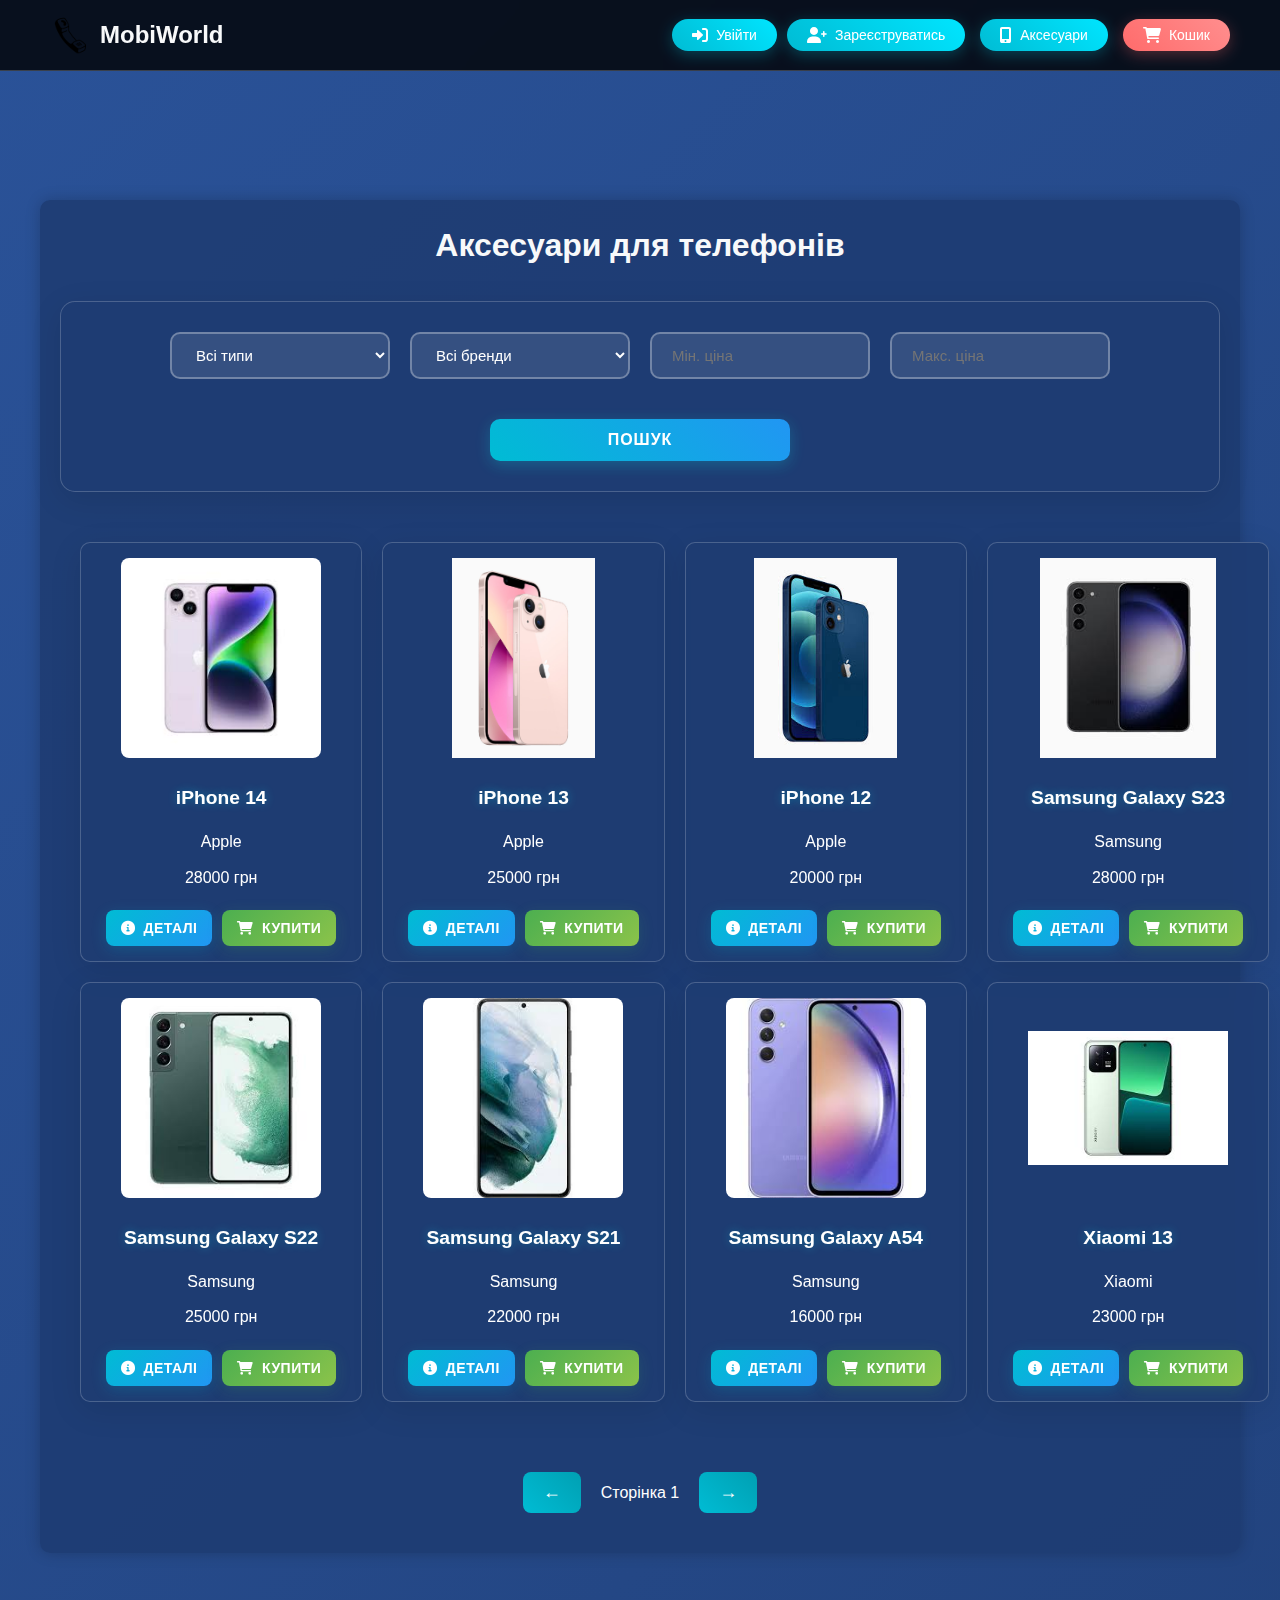
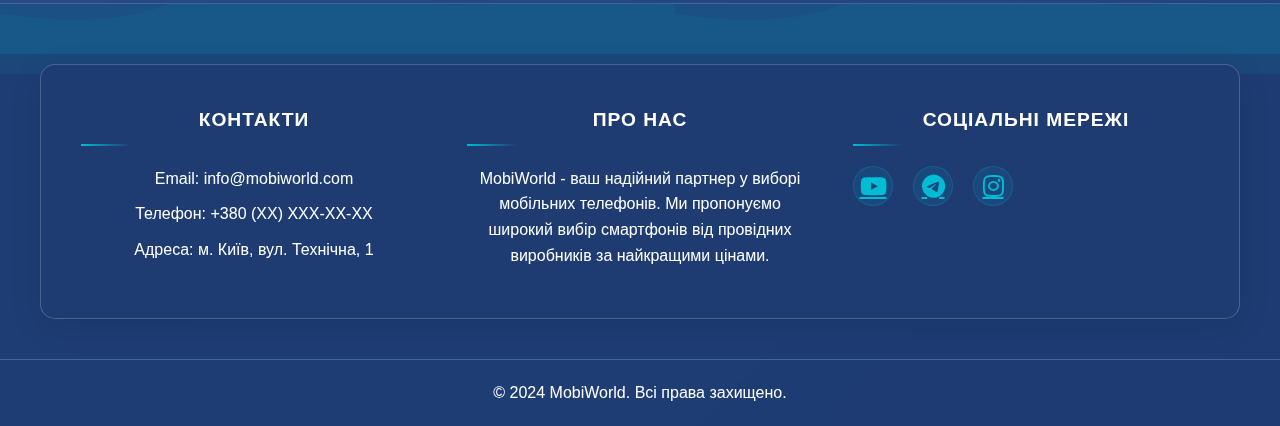
==== commit cf7ed98f: "Перший коміт: Додано початкові файли проекту" ====
--- a/accessories.html
+++ b/accessories.html
@@ -17,11 +17,15 @@
             </a>
         </div>
         <div class="header-buttons">
-            <button class="auth-button" onclick="showAuthModal()">
-                <i class="fas fa-user"></i> Увійти/Зареєструватися
-            </button>
-            <button class="theme-toggle" onclick="toggleTheme()">🌙</button>
-            <button class="accessories-button active" onclick="window.location.href='accessories.html'">
+            <div class="auth-buttons" id="authButtons">
+                <button class="auth-button" onclick="window.location.href='login.html'">
+                    <i class="fas fa-sign-in-alt"></i> Увійти
+                </button>
+                <button class="auth-button" onclick="window.location.href='register.html'">
+                    <i class="fas fa-user-plus"></i> Зареєструватись
+                </button>
+            </div>
+            <button class="accessories-button" onclick="window.location.href='accessories.html'">
                 <i class="fas fa-mobile-alt"></i> Аксесуари
             </button>
             <button class="cart-button" onclick="window.location.href='cart.html'">
@@ -34,29 +38,31 @@
         <div class="container">
             <h1>Аксесуари для телефонів</h1>
             <div class="filters">
-                <select id="accessoryType" onchange="filterAccessories()">
-                    <option value="all">Всі типи</option>
-                    <option value="case">Чохли</option>
-                    <option value="screen">Захисні плівки/скло</option>
-                    <option value="charger">Зарядні пристрої</option>
-                    <option value="headphones">Навушники</option>
-                    <option value="powerbank">Повербанки</option>
-                    <option value="holder">Тримачі</option>
-                    <option value="other">Інше</option>
-                </select>
-                <select id="brand" onchange="filterAccessories()">
-                    <option value="all">Всі бренди</option>
-                    <option value="Apple">Apple</option>
-                    <option value="Samsung">Samsung</option>
-                    <option value="Xiaomi">Xiaomi</option>
-                    <option value="Other">Інші</option>
-                </select>
-                <input type="number" id="minPrice" placeholder="Мін. ціна" onchange="filterAccessories()">
-                <input type="number" id="maxPrice" placeholder="Макс. ціна" onchange="filterAccessories()">
+                <div class="filters-row">
+                    <select id="accessoryType" onchange="filterAccessories()">
+                        <option value="all">Всі типи</option>
+                        <option value="case">Чохли</option>
+                        <option value="screen">Захисні плівки/скло</option>
+                        <option value="charger">Зарядні пристрої</option>
+                        <option value="headphones">Навушники</option>
+                        <option value="powerbank">Повербанки</option>
+                        <option value="holder">Тримачі</option>
+                        <option value="other">Інше</option>
+                    </select>
+                    <select id="brand" onchange="filterAccessories()">
+                        <option value="all">Всі бренди</option>
+                        <option value="Apple">Apple</option>
+                        <option value="Samsung">Samsung</option>
+                        <option value="Xiaomi">Xiaomi</option>
+                        <option value="Other">Інші</option>
+                    </select>
+                    <input type="number" id="minPrice" placeholder="Мін. ціна" onchange="filterAccessories()">
+                    <input type="number" id="maxPrice" placeholder="Макс. ціна" onchange="filterAccessories()">
+                </div>
                 <button class="search-button" onclick="filterAccessories()">Пошук</button>
             </div>
             
-            <div class="accessories-grid" id="accessories-catalog">
+            <div id="catalog" class="catalog">
                 <!-- Аксесуари будуть додані через JavaScript -->
             </div>
             
@@ -97,11 +103,60 @@
     <!-- Модальне вікно для деталей аксесуара -->
     <div id="phoneModal" class="modal">
         <div class="modal-content">
-            <span class="close" onclick="document.getElementById('phoneModal').style.display='none'">&times;</span>
-            <div class="modal-info">
-                <h2 id="modalTitle"></h2>
-                <p>Ціна: <strong id="modalPrice"></strong> грн</p>
-                <p id="modalDescription"></p>
+            <button class="close-button" onclick="closePhoneModal()">
+                <i class="fas fa-times"></i>
+            </button>
+            
+            <div class="modal-header">
+                <img id="modalImage" class="modal-image" src="" alt="">
+                <div class="modal-info">
+                    <h2 id="modalTitle" class="modal-title"></h2>
+                    <p id="modalPrice" class="modal-price"></p>
+                    <p id="modalBrand" class="modal-brand"></p>
+                    <p id="modalType" class="modal-type"></p>
+                </div>
+            </div>
+            
+            <div class="modal-description" id="modalDescription"></div>
+            
+            <button class="modal-buy-button" onclick="addToCart(currentAccessory)">
+                <i class="fas fa-shopping-cart"></i>
+                ДОДАТИ В КОШИК
+            </button>
+            
+            <!-- Секція відгуків -->
+            <div class="reviews-section">
+                <div class="reviews-header">
+                    <h3 class="reviews-title">
+                        <i class="fas fa-comments"></i>
+                        Відгуки
+                    </h3>
+                    <button class="add-review-button" id="addReviewBtn">
+                        <i class="fas fa-plus"></i>
+                        Додати відгук
+                    </button>
+                </div>
+                
+                <!-- Форма для додавання відгуку -->
+                <div class="review-form" id="reviewForm">
+                    <div class="rating-select">
+                        <button class="star-button" data-rating="1">★</button>
+                        <button class="star-button" data-rating="2">★</button>
+                        <button class="star-button" data-rating="3">★</button>
+                        <button class="star-button" data-rating="4">★</button>
+                        <button class="star-button" data-rating="5">★</button>
+                    </div>
+                    <textarea class="review-textarea" placeholder="Напишіть ваш відгук..."></textarea>
+                    <button class="submit-review">
+                        <i class="fas fa-paper-plane"></i>
+                        Відправити
+                    </button>
+                </div>
+                
+                <!-- Список відгуків -->
+                <div class="reviews-list" id="reviewsList">
+                    <!-- Відгуки будуть додаватися динамічно -->
+                </div>
             </div>
         </div>
     </div>
--- a/styles.css
+++ b/styles.css
@@ -1,12 +1,166 @@
 /* styles.css */
-/* Базові стилі */
+/* Загальні стилі */
+* {
+    margin: 0;
+    padding: 0;
+    box-sizing: border-box;
+}
+
+body {
+    font-family: 'Roboto', sans-serif;
+    line-height: 1.6;
+    background: linear-gradient(-45deg, #ffffff, #f0f0f0, #e6f3ff, #f0f0f0);
+    background-size: 400% 400%;
+    animation: gradient 15s ease infinite;
+    min-height: 100vh;
+    color: #333;
+}
+
+/* Анімація градієнту */
+@keyframes gradient {
+    0% {
+        background-position: 0% 50%;
+    }
+    50% {
+        background-position: 100% 50%;
+    }
+    100% {
+        background-position: 0% 50%;
+    }
+}
+
+/* Базові стилі для світлої теми */
 body {
   font-family: 'Arial', sans-serif;
-  background-color: #1e3c72;
+    background: linear-gradient(-45deg, #1e3c72, #2a5298, #1e3c72, #2a5298);
+    background-size: 400% 400%;
+    animation: gradient 15s ease infinite;
   color: white;
   text-align: center;
   padding-top: 80px;
-  transition: background-color 0.3s ease, color 0.3s ease;
+    transition: all 0.3s ease;
+}
+
+/* Темна тема */
+body.dark-theme {
+    background: #000000 !important;
+    color: #ffffff !important;
+}
+
+/* Хедер в темній темі */
+body.dark-theme header {
+    background: #000000 !important;
+    border-bottom: 2px solid #00bcd4 !important;
+}
+
+/* Контейнер в темній темі */
+body.dark-theme .container {
+    background: #000000 !important;
+    border: 2px solid #00bcd4 !important;
+    box-shadow: 0 0 20px rgba(0, 188, 212, 0.3) !important;
+}
+
+/* Картки в темній темі */
+body.dark-theme .phone-card,
+body.dark-theme .accessory-card {
+    background: #000000 !important;
+    border: 2px solid #00bcd4 !important;
+    box-shadow: 0 0 20px rgba(0, 188, 212, 0.3) !important;
+}
+
+body.dark-theme .phone-card:hover,
+body.dark-theme .accessory-card:hover {
+    border-color: #00e5ff !important;
+    box-shadow: 0 0 30px rgba(0, 188, 212, 0.5) !important;
+}
+
+/* Кнопки в темній темі */
+body.dark-theme .details-button,
+body.dark-theme .buy-button,
+body.dark-theme .search-button,
+body.dark-theme .pagination button,
+body.dark-theme .auth-button,
+body.dark-theme .login-button,
+body.dark-theme .register-button {
+    background: #00bcd4 !important;
+    color: white !important;
+    border: none !important;
+    box-shadow: 0 0 15px rgba(0, 188, 212, 0.3) !important;
+}
+
+body.dark-theme .details-button:hover,
+body.dark-theme .buy-button:hover,
+body.dark-theme .search-button:hover,
+body.dark-theme .pagination button:hover,
+body.dark-theme .auth-button:hover,
+body.dark-theme .login-button:hover,
+body.dark-theme .register-button:hover {
+    background: #00e5ff !important;
+    box-shadow: 0 0 20px rgba(0, 188, 212, 0.5) !important;
+}
+
+/* Модальне вікно в темній темі */
+body.dark-theme .modal-content {
+    background: #000000 !important;
+    border: 2px solid #00bcd4 !important;
+    box-shadow: 0 0 30px rgba(0, 188, 212, 0.5) !important;
+}
+
+/* Футер в темній темі */
+body.dark-theme .footer {
+    background: rgba(0, 0, 0, 0.9) !important;
+    border-top: 2px solid #00bcd4 !important;
+}
+
+body.dark-theme .footer-content {
+    background: rgba(0, 0, 0, 0.9) !important;
+    border: 2px solid #00bcd4 !important;
+}
+
+body.dark-theme .footer-bottom {
+    border-top: 1px solid rgba(0, 188, 212, 0.3) !important;
+}
+
+/* Фільтри в темній темі */
+body.dark-theme .filters {
+    background: #000000 !important;
+    border: 2px solid #00bcd4 !important;
+}
+
+body.dark-theme .filters select,
+body.dark-theme .filters input {
+    background: #000000 !important;
+    border: 2px solid #00bcd4 !important;
+    color: white !important;
+}
+
+body.dark-theme .filters select:hover,
+body.dark-theme .filters input:hover {
+    border-color: #00e5ff !important;
+    box-shadow: 0 0 15px rgba(0, 188, 212, 0.3) !important;
+}
+
+/* Навігація в темній темі */
+body.dark-theme .nav-links {
+    background: #000000 !important;
+    border-bottom: 2px solid #00bcd4 !important;
+}
+
+body.dark-theme .nav-links a {
+    color: #00bcd4 !important;
+}
+
+body.dark-theme .nav-links a:hover {
+    color: #00e5ff !important;
+}
+
+/* Кнопка теми */
+body.dark-theme .theme-toggle {
+    color: #00bcd4 !important;
+}
+
+body.dark-theme .theme-toggle:hover {
+    color: #00e5ff !important;
 }
 
 header {
@@ -15,11 +169,13 @@
   left: 0;
   right: 0;
   z-index: 1000;
-  background-color: rgba(0, 0, 0, 0.8);
+    background: rgba(0, 0, 0, 0.8);
   padding: 15px 50px;
   display: flex;
   justify-content: space-between;
   align-items: center;
+    backdrop-filter: blur(10px);
+    border-bottom: 1px solid rgba(255, 255, 255, 0.2);
 }
 
 .logo {
@@ -67,7 +223,7 @@
 .container {
   max-width: 1200px;
   margin: 120px auto 20px;
-  background: rgba(255, 255, 255, 0.1);
+    background: rgba(30, 60, 114, 0.9);
   padding: 20px;
   border-radius: 10px;
   box-shadow: 0 0 15px rgba(0, 0, 0, 0.2);
@@ -87,11 +243,11 @@
 /* Стилі для фільтрів */
 .filters {
   display: flex;
-  flex-wrap: wrap;
-  justify-content: center;
+    flex-direction: column;
+    align-items: center;
   gap: 20px;
   padding: 30px;
-  background: rgba(255, 255, 255, 0.1);
+    background: rgba(30, 60, 114, 0.6);
   border-radius: 15px;
   box-shadow: 0 8px 32px rgba(0, 0, 0, 0.1);
   backdrop-filter: blur(10px);
@@ -99,31 +255,41 @@
   margin-bottom: 30px;
 }
 
+.filters-row {
+    display: flex;
+    flex-wrap: wrap;
+    justify-content: center;
+    gap: 20px;
+    width: 100%;
+}
+
 .filters select, 
 .filters input {
   padding: 12px 20px;
   width: 220px;
-  border: 2px solid rgba(255, 255, 255, 0.2);
+    border: 2px solid rgba(255, 255, 255, 0.3);
   border-radius: 10px;
   font-size: 15px;
-  background-color: rgba(255, 255, 255, 0.1);
+    background: rgba(255, 255, 255, 0.1);
   color: white;
   transition: all 0.3s ease;
   cursor: pointer;
+    backdrop-filter: blur(5px);
 }
 
 .filters select:hover,
 .filters input:hover {
-  border-color: rgba(255, 255, 255, 0.4);
-  background-color: rgba(255, 255, 255, 0.15);
+    border-color: rgba(255, 255, 255, 0.5);
+    background: rgba(255, 255, 255, 0.15);
+    transform: translateY(-2px);
 }
 
 .filters select:focus,
 .filters input:focus {
   outline: none;
   border-color: #00bcd4;
-  box-shadow: 0 0 15px rgba(0, 255, 255, 0.2);
-  background-color: rgba(255, 255, 255, 0.2);
+    box-shadow: 0 0 15px rgba(0, 255, 255, 0.3);
+    background: rgba(255, 255, 255, 0.2);
 }
 
 .filters select option {
@@ -135,7 +301,7 @@
 .search-button {
   padding: 12px 30px;
   border: none;
-  background: linear-gradient(45deg, #00bcd4, #00a0b3);
+    background: linear-gradient(45deg, #00bcd4, #2196f3);
   color: white;
   font-size: 16px;
   font-weight: 600;
@@ -145,59 +311,173 @@
   text-transform: uppercase;
   letter-spacing: 1px;
   box-shadow: 0 4px 15px rgba(0, 255, 255, 0.2);
+    width: 100%;
+    max-width: 300px;
+    margin-top: 20px;
 }
 
 .search-button:hover {
   transform: translateY(-2px);
-  box-shadow: 0 6px 20px rgba(0, 255, 255, 0.3);
-  background: linear-gradient(45deg, #00a0b3, #00bcd4);
-}
-
-.search-button:active {
-  transform: translateY(1px);
-  box-shadow: 0 2px 10px rgba(0, 255, 255, 0.2);
-}
-
-/* Стилі для темної теми фільтрів */
-.dark-mode .filters {
-  background: rgba(0, 0, 0, 0.3);
-  border: 1px solid rgba(0, 255, 255, 0.1);
-  box-shadow: 0 8px 32px rgba(0, 255, 255, 0.1);
-}
-
-.dark-mode .filters select,
-.dark-mode .filters input {
-  background-color: rgba(0, 0, 0, 0.2);
-  border-color: rgba(0, 255, 255, 0.2);
-  color: #ffffff;
-}
-
-.dark-mode .filters select:hover,
-.dark-mode .filters input:hover {
-  border-color: rgba(0, 255, 255, 0.4);
-  background-color: rgba(0, 0, 0, 0.3);
-}
-
-.dark-mode .filters select:focus,
-.dark-mode .filters input:focus {
+    box-shadow: 0 6px 20px rgba(0, 255, 255, 0.4);
+    background: linear-gradient(45deg, #2196f3, #00bcd4);
+}
+
+.card-buttons {
+    display: flex;
+    flex-direction: row !important;
+    justify-content: center;
+    gap: 10px;
+    margin-top: 15px;
+    width: 100%;
+    padding: 0 10px;
+}
+
+.details-button, .buy-button {
+    padding: 10px 15px;
+    border: none;
+    border-radius: 8px;
+    cursor: pointer;
+    font-size: 14px;
+    font-weight: 600;
+    text-transform: uppercase;
+    letter-spacing: 0.5px;
+    transition: all 0.3s cubic-bezier(0.4, 0, 0.2, 1);
+    position: relative;
+    overflow: hidden;
+    display: inline-flex;
+    align-items: center;
+    justify-content: center;
+    gap: 8px;
+    min-width: 100px;
+    width: auto;
+}
+
+.details-button {
+    background: linear-gradient(135deg, #00bcd4, #2196f3);
+    color: white;
+    box-shadow: 0 4px 15px rgba(0, 188, 212, 0.2);
+}
+
+.buy-button {
+    background: linear-gradient(135deg, #4CAF50, #8BC34A);
+    color: white;
+    box-shadow: 0 4px 15px rgba(76, 175, 80, 0.2);
+}
+
+.details-button::before,
+.buy-button::before {
+    content: '';
+    position: absolute;
+    top: 0;
+    left: -100%;
+    width: 100%;
+    height: 100%;
+    background: linear-gradient(
+        120deg,
+        transparent,
+        rgba(255, 255, 255, 0.3),
+        transparent
+    );
+    transition: 0.5s;
+}
+
+.details-button:hover::before,
+.buy-button:hover::before {
+    left: 100%;
+}
+
+.details-button:hover {
+    transform: translateY(-3px);
+    box-shadow: 0 6px 20px rgba(0, 188, 212, 0.4);
+    background: linear-gradient(135deg, #2196f3, #00bcd4);
+}
+
+.buy-button:hover {
+    transform: translateY(-3px);
+    box-shadow: 0 6px 20px rgba(76, 175, 80, 0.4);
+    background: linear-gradient(135deg, #8BC34A, #4CAF50);
+}
+
+.details-button:active,
+.buy-button:active {
+    transform: translateY(-1px);
+}
+
+/* Темна тема для кнопок */
+body.dark-theme .details-button {
+    background: linear-gradient(135deg, #00bcd4, #008ba1);
+    box-shadow: 0 4px 15px rgba(0, 188, 212, 0.3);
+}
+
+body.dark-theme .buy-button {
+    background: linear-gradient(135deg, #00a0b3, #008ba1);
+    box-shadow: 0 4px 15px rgba(0, 160, 179, 0.3);
+}
+
+body.dark-theme .details-button:hover {
+    background: linear-gradient(135deg, #008ba1, #00bcd4);
+    box-shadow: 0 6px 20px rgba(0, 188, 212, 0.5);
+}
+
+body.dark-theme .buy-button:hover {
+    background: linear-gradient(135deg, #008ba1, #00a0b3);
+    box-shadow: 0 6px 20px rgba(0, 160, 179, 0.5);
+}
+
+/* Адаптивність для кнопок на малих екранах */
+@media (max-width: 480px) {
+    .card-buttons {
+        flex-direction: row !important;
+        padding: 0 5px;
+        gap: 5px;
+    }
+
+    .details-button, .buy-button {
+        padding: 8px 12px;
+        font-size: 12px;
+        min-width: 80px;
+    }
+}
+
+/* Темна тема для фільтрів */
+body.dark-theme .filters {
+    background: rgba(0, 0, 0, 0.6);
+    border: 1px solid rgba(0, 188, 212, 0.2);
+}
+
+body.dark-theme .filters select,
+body.dark-theme .filters input {
+    background: rgba(0, 0, 0, 0.4);
+    border-color: rgba(0, 188, 212, 0.2);
+    color: white;
+}
+
+body.dark-theme .filters select:hover,
+body.dark-theme .filters input:hover {
+    border-color: rgba(0, 188, 212, 0.4);
+    background: rgba(0, 0, 0, 0.5);
+}
+
+body.dark-theme .filters select:focus,
+body.dark-theme .filters input:focus {
   border-color: #00bcd4;
-  box-shadow: 0 0 20px rgba(0, 255, 255, 0.2);
-  background-color: rgba(0, 0, 0, 0.4);
-}
-
-.dark-mode .filters select option {
-  background-color: #000000;
-  color: #ffffff;
-}
-
-.dark-mode .search-button {
-  background: linear-gradient(45deg, #00bcd4, #00a0b3);
-  box-shadow: 0 4px 15px rgba(0, 255, 255, 0.2);
-}
-
-.dark-mode .search-button:hover {
-  box-shadow: 0 6px 20px rgba(0, 255, 255, 0.3);
-  background: linear-gradient(45deg, #00a0b3, #00bcd4);
+    box-shadow: 0 0 15px rgba(0, 188, 212, 0.3);
+}
+
+body.dark-theme .search-button {
+    background: linear-gradient(45deg, #00bcd4, #008ba1);
+}
+
+body.dark-theme .search-button:hover {
+    background: linear-gradient(45deg, #008ba1, #00bcd4);
+}
+
+body.dark-theme .details-button {
+    background: linear-gradient(45deg, #00bcd4, #008ba1);
+}
+
+body.dark-theme .buy-button {
+    background: linear-gradient(45deg, #00a0b3, #008ba1);
 }
 
 /* Адаптивність для фільтрів */
@@ -207,10 +487,20 @@
     gap: 15px;
   }
 
+    .filters-row {
+    gap: 15px;
+  }
+
   .filters select,
   .filters input {
     width: 100%;
     max-width: 300px;
+  }
+
+    .search-button {
+        width: 100%;
+        max-width: 300px;
+        margin-top: 15px;
   }
 }
 
@@ -223,11 +513,13 @@
   margin: 0 auto;
 }
 
-.phone-card {
-  background-color: rgba(255, 255, 255, 0.1);
+.phone-card, .accessory-card {
+    background: rgba(30, 60, 114, 0.9);
+    backdrop-filter: blur(10px);
+    border: 1px solid rgba(255, 255, 255, 0.2);
+    box-shadow: 0 8px 32px rgba(0, 0, 0, 0.1);
   border-radius: 10px;
   padding: 15px;
-  box-shadow: 0 2px 5px rgba(0,0,0,0.1);
   transition: transform 0.3s ease;
   display: flex;
   flex-direction: column;
@@ -237,101 +529,30 @@
   width: 100%;
 }
 
-.phone-image {
+.phone-card:hover, .accessory-card:hover {
+    transform: translateY(-5px);
+    box-shadow: 0 12px 40px rgba(0, 0, 0, 0.2);
+}
+
+.phone-image, .accessory-image {
   width: 200px;
   height: 200px;
   object-fit: contain;
-  margin-bottom: 10px;
-  border-radius: 5px;
-}
-
-.phone-card h3 {
-  margin: 0;
-  font-size: 1.1em;
+    margin-bottom: 15px;
+    border-radius: 8px;
+    transition: transform 0.3s ease;
+}
+
+.phone-card h3, .accessory-card h3 {
+    font-size: 1.2em;
   color: #ffffff;
+    margin: 10px 0;
   text-shadow: 0 0 10px rgba(0, 255, 255, 0.3);
 }
 
-.phone-card p {
-  margin: 5px 0;
+.phone-card p, .accessory-card p {
   color: #ffffff;
-}
-
-.phone-card .card-buttons {
-  display: flex;
-  gap: 10px;
-  margin-top: auto;
-}
-
-.phone-card .card-buttons button {
-  flex: 1;
-  padding: 10px;
-  border: none;
-  border-radius: 8px;
-  cursor: pointer;
-  font-weight: 600;
-  transition: all 0.3s ease;
-  text-transform: uppercase;
-  letter-spacing: 1px;
-  display: flex;
-  align-items: center;
-  justify-content: center;
-  gap: 5px;
-}
-
-.phone-card .card-buttons .view-details {
-  background: linear-gradient(45deg, #00bcd4, #00a0b3);
-  color: white;
-}
-
-.phone-card .card-buttons .buy-button {
-  background: linear-gradient(45deg, #4CAF50, #45a049);
-  color: white;
-}
-
-.phone-card .card-buttons button:hover {
-  transform: translateY(-2px);
-  box-shadow: 0 6px 20px rgba(0, 255, 255, 0.2);
-}
-
-.phone-card .card-buttons .view-details:hover {
-  background: linear-gradient(45deg, #00a0b3, #00bcd4);
-}
-
-.phone-card .card-buttons .buy-button:hover {
-  background: linear-gradient(45deg, #45a049, #4CAF50);
-  box-shadow: 0 6px 20px rgba(76, 175, 80, 0.3);
-}
-
-.dark-mode .phone-card {
-  background: rgba(0, 0, 0, 0.3);
-  border: 1px solid rgba(0, 255, 255, 0.1);
-}
-
-.dark-mode .phone-card:hover {
-  border-color: rgba(0, 255, 255, 0.3);
-  box-shadow: 0 8px 25px rgba(0, 255, 255, 0.2);
-}
-
-.dark-mode .phone-card .card-buttons .buy-button {
-  background: linear-gradient(45deg, #4CAF50, #45a049);
-}
-
-.dark-mode .phone-card .card-buttons .buy-button:hover {
-  background: linear-gradient(45deg, #45a049, #4CAF50);
-  box-shadow: 0 6px 20px rgba(76, 175, 80, 0.3);
-}
-
-@media (max-width: 768px) {
-  .phone-card .card-buttons {
-    flex-direction: column;
-  }
-  
-  .phone-card .card-buttons button {
-    width: 100%;
-    padding: 8px;
-    font-size: 14px;
-  }
+    margin: 5px 0;
 }
 
 .pagination {
@@ -366,287 +587,281 @@
 }
 
 /* Стилі для темної теми */
-body.dark-mode {
-  background-color: #000000;
-  color: #e0e0e0;
-}
-
 header.dark-mode {
   background-color: #000000;
-  box-shadow: 0 2px 10px rgba(0, 255, 255, 0.1);
+    box-shadow: 0 2px 10px rgba(255, 192, 203, 0.1);
 }
 
 .filters.dark-mode {
   background: #000000;
-  box-shadow: 0 0 15px rgba(0, 255, 255, 0.2);
+    box-shadow: 0 0 15px rgba(255, 192, 203, 0.2);
 }
 
 .search-button.dark-mode {
-  background-color: #00bcd4;
-  box-shadow: 0 0 10px rgba(0, 255, 255, 0.3);
+    background-color: #ff69b4;
+    box-shadow: 0 0 10px rgba(255, 192, 203, 0.3);
 }
 
 .phone-card.dark-mode {
   background: #000000;
   color: #e0e0e0;
-  box-shadow: 0 0 15px rgba(0, 255, 255, 0.1);
-  border: 1px solid rgba(0, 255, 255, 0.1);
+    box-shadow: 0 0 15px rgba(255, 192, 203, 0.1);
+    border: 1px solid rgba(255, 192, 203, 0.1);
 }
 
 .phone-card.dark-mode:hover {
-  box-shadow: 0 0 30px rgba(0, 255, 255, 0.3);
-  border-color: rgba(0, 255, 255, 0.3);
+    box-shadow: 0 0 30px rgba(255, 192, 203, 0.3);
+    border-color: rgba(255, 192, 203, 0.3);
 }
 
 .pagination button.dark-mode {
-  background-color: #00bcd4;
-  box-shadow: 0 0 10px rgba(0, 255, 255, 0.3);
-}
-
-/* Модальне вікно */
+    background-color: #ff69b4;
+    box-shadow: 0 0 10px rgba(255, 192, 203, 0.3);
+}
+
+/* Стилі для модального вікна */
 .modal {
-  display: none;
-  position: fixed;
-  top: 0;
-  left: 0;
-  width: 100%;
-  height: 100%;
-  background-color: rgba(0, 0, 0, 0.85);
-  align-items: center;
-  justify-content: center;
-  z-index: 1000;
-  backdrop-filter: blur(8px);
+    display: none;
+    position: fixed;
+    top: 0;
+    left: 0;
+    width: 100%;
+    height: 100%;
+    background: rgba(0, 0, 0, 0.8);
+    backdrop-filter: blur(5px);
+    z-index: 1000;
 }
 
 .modal-content {
-  background: linear-gradient(135deg, #1e3c72 0%, #2a5298 100%);
-  padding: 30px;
-  border-radius: 20px;
-  width: 90%;
-  max-width: 1000px;
-  display: flex;
-  gap: 40px;
-  color: white;
-  position: relative;
-  box-shadow: 0 0 40px rgba(0, 255, 255, 0.2);
-  border: 1px solid rgba(0, 255, 255, 0.1);
-  animation: modalAppear 0.3s ease-out;
-}
-
-@keyframes modalAppear {
-  from {
-    opacity: 0;
-    transform: translateY(-20px);
-  }
-  to {
-    opacity: 1;
-    transform: translateY(0);
-  }
+    position: absolute;
+    top: 50%;
+    left: 50%;
+    transform: translate(-50%, -50%);
+    width: 80%;
+    max-width: 800px;
+    max-height: 90vh;
+    overflow-y: auto;
+    padding: 30px;
+    border-radius: 20px;
+    box-shadow: 0 8px 32px rgba(0, 0, 0, 0.1);
+    border: 1px solid rgba(255, 255, 255, 0.2);
+    color: white;
+    background: linear-gradient(-45deg, #00bcd4, #2196f3, #00bcd4, #2196f3);
+    background-size: 400% 400%;
+    animation: modalGradient 15s ease infinite;
+}
+
+@keyframes modalGradient {
+    0% {
+        background-position: 0% 50%;
+    }
+    50% {
+        background-position: 100% 50%;
+    }
+    100% {
+        background-position: 0% 50%;
+    }
+}
+
+body.dark-theme .modal-content {
+    background: linear-gradient(-45deg, #000000, #00bcd4, #000000, #00bcd4) !important;
+    background-size: 300% 300% !important;
+    animation: modalGradient 8s ease infinite !important;
+    border: 2px solid #00bcd4 !important;
+}
+
+.modal-header {
+    display: flex;
+    align-items: flex-start;
+    gap: 20px;
+    background: rgba(0, 0, 0, 0.2);
+    border-radius: 15px;
+    padding: 20px;
+    backdrop-filter: blur(5px);
+    border: 1px solid rgba(255, 255, 255, 0.1);
 }
 
 .modal-image {
-  flex: 1;
-  display: flex;
-  align-items: center;
-  justify-content: center;
-  background: rgba(255, 255, 255, 0.1);
-  border-radius: 15px;
-  padding: 20px;
-  box-shadow: 0 0 20px rgba(0, 255, 255, 0.1);
-}
-
-.modal-image img {
-  width: 300px;
-  height: 300px;
-  object-fit: contain;
-  margin-bottom: 20px;
-  border-radius: 10px;
-  transition: transform 0.3s ease;
-}
-
-.modal-image img:hover {
-  transform: scale(1.05);
+    width: 300px;
+    height: 300px;
+    object-fit: cover;
+    border-radius: 15px;
+    box-shadow: 0 5px 15px rgba(0, 0, 0, 0.3);
+    transition: transform 0.3s ease;
+    border: 2px solid rgba(255, 255, 255, 0.1);
 }
 
 .modal-info {
-  flex: 1;
-  display: flex;
-  flex-direction: column;
-  gap: 20px;
-}
-
-.modal-info h2 {
-  font-size: 2em;
-  margin-bottom: 20px;
-  color: #ffffff;
-  text-shadow: 0 0 10px rgba(0, 255, 255, 0.3);
+    flex: 1;
+    background: rgba(0, 0, 0, 0.2);
+    padding: 20px;
+    border-radius: 15px;
+    backdrop-filter: blur(5px);
+}
+
+.modal-title {
+    font-size: 2.5em;
+    margin-bottom: 15px;
+    background: linear-gradient(45deg, #fff, #00e5ff);
+    -webkit-background-clip: text;
+    -webkit-text-fill-color: transparent;
+    text-shadow: none;
+}
+
+.modal-price {
+    font-size: 2em;
+    color: #00e5ff;
+    text-shadow: 0 0 10px rgba(0, 229, 255, 0.5);
+    margin: 10px 0;
+    font-weight: bold;
 }
 
 .modal-info p {
-  font-size: 1.1em;
-  line-height: 1.6;
-  color: rgba(255, 255, 255, 0.9);
-}
-
-.modal-info strong {
-  color: #00bcd4;
-  font-weight: 600;
-}
-
-.modal .close {
-  position: absolute;
-  top: 20px;
-  right: 20px;
-  color: #ff4444;
-  font-size: 30px;
-  font-weight: bold;
-  cursor: pointer;
-  transition: all 0.3s ease;
-  width: 40px;
-  height: 40px;
-  display: flex;
-  align-items: center;
-  justify-content: center;
-  border-radius: 50%;
-  background: rgba(255, 68, 68, 0.1);
-}
-
-.modal .close:hover {
-  color: #ff0000;
-  background: rgba(255, 68, 68, 0.2);
-  transform: rotate(90deg);
-}
-
-.buy-button {
-  margin-top: 20px;
-  padding: 15px 30px;
-  font-size: 1.2em;
-  background: linear-gradient(45deg, #00bcd4, #00a0b3);
-  color: white;
-  border: none;
-  border-radius: 10px;
-  cursor: pointer;
-  transition: all 0.3s ease;
-  text-transform: uppercase;
-  letter-spacing: 1px;
-  font-weight: bold;
-  box-shadow: 0 4px 15px rgba(0, 255, 255, 0.2);
-}
-
-.buy-button:hover {
-  transform: translateY(-2px);
-  box-shadow: 0 6px 20px rgba(0, 255, 255, 0.3);
-  background: linear-gradient(45deg, #00a0b3, #00bcd4);
-}
-
-.buy-button:active {
-  transform: translateY(1px);
-  box-shadow: 0 2px 10px rgba(0, 255, 255, 0.2);
-}
-
-/* Темна тема для модального вікна */
-.dark-mode .modal-content {
-  background: linear-gradient(135deg, #000000 0%, #1a1a1a 100%);
-  border: 1px solid rgba(0, 255, 255, 0.1);
-  box-shadow: 0 0 40px rgba(0, 255, 255, 0.1);
-}
-
-.dark-mode .modal-image {
-  background: rgba(0, 0, 0, 0.3);
-  box-shadow: 0 0 20px rgba(0, 255, 255, 0.05);
-}
-
-.dark-mode .modal-info h2 {
-  color: #ffffff;
-  text-shadow: 0 0 10px rgba(0, 255, 255, 0.2);
-}
-
-.dark-mode .modal-info p {
-  color: rgba(255, 255, 255, 0.8);
-}
-
-.dark-mode .modal-info strong {
-  color: #00bcd4;
-}
-
-.dark-mode .buy-button {
-  background: linear-gradient(45deg, #00bcd4, #00a0b3);
-  box-shadow: 0 4px 15px rgba(0, 255, 255, 0.2);
-}
-
-.dark-mode .buy-button:hover {
-  box-shadow: 0 6px 20px rgba(0, 255, 255, 0.3);
-  background: linear-gradient(45deg, #00a0b3, #00bcd4);
-}
-
-/* Адаптивний дизайн для модального вікна */
+    color: rgba(255, 255, 255, 0.9);
+    font-size: 1.2em;
+    margin: 10px 0;
+    display: flex;
+    align-items: center;
+    gap: 10px;
+}
+
+.modal-info p i {
+    color: #00e5ff;
+    font-size: 1.2em;
+}
+
+.modal-description {
+    background: rgba(0, 0, 0, 0.2);
+    color: white;
+    line-height: 1.6;
+    margin: 20px 0;
+    padding: 20px;
+    border-radius: 15px;
+    backdrop-filter: blur(5px);
+    border: 1px solid rgba(255, 255, 255, 0.1);
+}
+
+.modal-content h2,
+.modal-content h3,
+.modal-content p,
+.modal-content span {
+    color: white;
+    text-shadow: 0 0 10px rgba(0, 0, 0, 0.3);
+}
+
+.modal-buy-button {
+    background: linear-gradient(45deg, #00e5ff, #00bcd4);
+    border: none;
+    padding: 15px 30px;
+    color: #000;
+    font-weight: bold;
+    border-radius: 15px;
+    cursor: pointer;
+    transition: all 0.3s ease;
+    text-transform: uppercase;
+    letter-spacing: 1px;
+    box-shadow: 0 5px 15px rgba(0, 229, 255, 0.3);
+    width: 100%;
+    margin-top: 20px;
+    display: flex;
+    align-items: center;
+    justify-content: center;
+    gap: 10px;
+    font-size: 1.2em;
+}
+
+.modal-buy-button:hover {
+    background: linear-gradient(45deg, #00bcd4, #00e5ff);
+    transform: translateY(-2px);
+    box-shadow: 0 8px 25px rgba(0, 229, 255, 0.5);
+}
+
+.close-button {
+    position: absolute;
+    top: 20px;
+    right: 20px;
+    width: 40px;
+    height: 40px;
+    border-radius: 50%;
+    background: rgba(255, 255, 255, 0.1);
+    border: 1px solid rgba(255, 255, 255, 0.2);
+    color: #ff4444;
+    font-size: 24px;
+    cursor: pointer;
+    transition: all 0.3s ease;
+    display: flex;
+    align-items: center;
+    justify-content: center;
+    backdrop-filter: blur(5px);
+    z-index: 1001;
+}
+
+.close-button:hover {
+    background: rgba(255, 0, 0, 0.2);
+    transform: rotate(90deg);
+    border-color: rgba(255, 0, 0, 0.3);
+    color: #ff0000;
+    box-shadow: 0 0 15px rgba(255, 0, 0, 0.3);
+}
+
+/* Стилі для скроллбару в модальному вікні */
+.modal-content::-webkit-scrollbar {
+    width: 10px;
+}
+
+.modal-content::-webkit-scrollbar-track {
+    background: rgba(255, 255, 255, 0.1);
+    border-radius: 5px;
+}
+
+.modal-content::-webkit-scrollbar-thumb {
+    background: rgba(255, 255, 255, 0.2);
+    border-radius: 5px;
+}
+
+.modal-content::-webkit-scrollbar-thumb:hover {
+    background: rgba(255, 255, 255, 0.3);
+}
+
+/* Анімація для кнопок */
+@keyframes buttonPulse {
+    0% {
+        transform: scale(1);
+    }
+    50% {
+        transform: scale(1.05);
+    }
+    100% {
+        transform: scale(1);
+    }
+}
+
+/* Адаптивність для мобільних пристроїв */
 @media (max-width: 768px) {
-  .modal-content {
-    flex-direction: column;
-    padding: 20px;
-    gap: 20px;
-  }
-
-  .modal-image {
-    max-height: 300px;
-    overflow: hidden;
-  }
-
-  .modal-info h2 {
-    font-size: 1.5em;
-  }
-
-  .modal-info p {
-    font-size: 1em;
-  }
-}
-
-@media (max-width: 480px) {
-  .modal-content {
-    width: 95%;
-    padding: 15px;
-  }
-
-  .modal-image {
-    max-height: 250px;
-  }
-
-  .modal-info h2 {
-    font-size: 1.3em;
-  }
-}
-
-.header-buttons {
-    display: flex;
-    gap: 10px;
-    align-items: center;
-}
-
-.auth-button {
-    padding: 8px 16px;
-    border: none;
-    border-radius: 4px;
-    background-color: #4CAF50;
-    color: white;
-    cursor: pointer;
-    font-size: 14px;
-    transition: background-color 0.3s;
-}
-
-.auth-button:hover {
-    background-color: #45a049;
-}
-
-.auth-container {
-    padding: 20px;
-    width: 100%;
-    max-width: 400px;
-}
-
+    .modal-header {
+        flex-direction: column;
+    }
+    
+    .modal-image {
+        width: 100%;
+        height: auto;
+    }
+    
+    .modal-content {
+        width: 95%;
+        padding: 20px;
+    }
+    
+    .modal-title {
+        font-size: 2em;
+    }
+}
+
+/* Стилі для форм авторизації */
 .auth-tabs {
     display: flex;
+    justify-content: center;
     margin-bottom: 20px;
-    border-bottom: 2px solid #ddd;
 }
 
 .auth-tab {
@@ -655,233 +870,171 @@
     background: none;
     cursor: pointer;
     font-size: 16px;
-    color: #666;
 }
 
 .auth-tab.active {
-    color: #4CAF50;
-    border-bottom: 2px solid #4CAF50;
-    margin-bottom: -2px;
+    border-bottom: 2px solid #007bff;
+    color: #007bff;
 }
 
 .auth-form {
-    display: flex;
-    flex-direction: column;
-    gap: 15px;
-}
-
-.auth-form input {
-    padding: 10px;
+    display: none;
+}
+
+.auth-form.active {
+    display: block;
+}
+
+.form-group {
+    margin-bottom: 15px;
+}
+
+.form-group input {
+    width: 100%;
+    padding: 8px;
     border: 1px solid #ddd;
     border-radius: 4px;
+}
+
+.auth-button, .accessories-button, .cart-button {
+    display: flex;
+    align-items: center;
+    gap: 8px;
+    padding: 8px 20px;
+    background: linear-gradient(45deg, #00bcd4, #00e5ff);
+    border: none;
+    border-radius: 20px;
+    color: white;
     font-size: 14px;
-}
-
-.auth-form button {
-    padding: 10px;
-    background-color: #4CAF50;
-    color: white;
-    border: none;
-    border-radius: 4px;
-    cursor: pointer;
-    font-size: 16px;
-    transition: background-color 0.3s;
-}
-
-.auth-form button:hover {
-    background-color: #45a049;
-}
-
-.dark-mode .auth-tab {
-    color: #888;
-}
-
-.dark-mode .auth-tab.active {
-    color: #00bcd4;
-    border-bottom: 2px solid #00bcd4;
-}
-
-.dark-mode .auth-form input {
-    background-color: #000000;
-    color: #ffffff;
-    border: 1px solid rgba(0, 255, 255, 0.2);
-}
-
-.dark-mode .auth-form input:focus {
-    border-color: #00bcd4;
-    box-shadow: 0 0 10px rgba(0, 255, 255, 0.2);
-}
-
-.dark-mode .auth-form button {
-    background-color: #00bcd4;
-    box-shadow: 0 0 10px rgba(0, 255, 255, 0.3);
-}
-
-.dark-mode .auth-form button:hover {
-    background-color: #00a0b3;
-    box-shadow: 0 0 15px rgba(0, 255, 255, 0.4);
-}
-
-.dark-mode .auth-button {
-    background-color: #00bcd4;
-    box-shadow: 0 0 10px rgba(0, 255, 255, 0.3);
-}
-
-.dark-mode .auth-button:hover {
-    background-color: #00a0b3;
-    box-shadow: 0 0 15px rgba(0, 255, 255, 0.4);
-}
-
-.cart-button {
-    padding: 8px 16px;
-    border: none;
-    border-radius: 4px;
-    background-color: #ff6b6b;
-    color: white;
-    cursor: pointer;
-    font-size: 14px;
-    transition: all 0.3s ease;
-}
-
-.cart-button:hover {
-    background-color: #ff5252;
-    transform: scale(1.05);
-}
-
-.cart-items {
-    display: flex;
-    flex-direction: column;
-    gap: 20px;
-    margin: 20px 0;
-}
-
-.cart-item {
-    display: flex;
-    justify-content: space-between;
-    align-items: center;
-    padding: 20px;
-    background: rgba(255, 255, 255, 0.1);
-    border-radius: 10px;
-    box-shadow: 0 4px 8px rgba(0, 0, 0, 0.2);
-}
-
-.cart-item-info {
-    flex: 1;
-}
-
-.cart-item-title {
-    font-size: 18px;
-    font-weight: bold;
-    margin-bottom: 5px;
-}
-
-.cart-item-price {
-    color: #00ff00;
-    font-size: 16px;
-}
-
-.cart-item-actions {
-    display: flex;
-    gap: 10px;
-    align-items: center;
-}
-
-.remove-from-cart {
-    background-color: #ff4444;
-    color: white;
-    border: none;
-    padding: 8px 16px;
-    border-radius: 4px;
+    font-weight: 500;
     cursor: pointer;
     transition: all 0.3s ease;
-}
-
-.remove-from-cart:hover {
-    background-color: #cc0000;
-}
-
-.cart-summary {
-    margin-top: 30px;
-    padding: 20px;
-    background: rgba(255, 255, 255, 0.1);
-    border-radius: 10px;
-    text-align: right;
-}
-
-.checkout-button {
-    background-color: #00ff00;
-    color: #000;
-    padding: 12px 24px;
+    position: relative;
+    overflow: hidden;
+    box-shadow: 0 4px 15px rgba(0, 188, 212, 0.3);
+}
+
+.auth-button::before, .accessories-button::before, .cart-button::before {
+    content: '';
+    position: absolute;
+    top: 0;
+    left: -100%;
+    width: 100%;
+    height: 100%;
+    background: linear-gradient(
+        120deg,
+        transparent,
+        rgba(255, 255, 255, 0.3),
+        transparent
+    );
+    transition: 0.5s;
+}
+
+.auth-button:hover::before, .accessories-button:hover::before, .cart-button:hover::before {
+    left: 100%;
+}
+
+.auth-button:hover, .accessories-button:hover {
+    transform: translateY(-2px);
+    background: linear-gradient(45deg, #00e5ff, #00bcd4);
+    box-shadow: 0 6px 20px rgba(0, 188, 212, 0.5);
+}
+
+.cart-button {
+    position: relative;
+    display: flex;
+    align-items: center;
+    gap: 8px;
+    padding: 8px 20px;
+    background: linear-gradient(45deg, #ff6b6b, #ff8e8e);
     border: none;
-    border-radius: 5px;
-    font-size: 16px;
-    font-weight: bold;
+    border-radius: 20px;
+    color: white;
+    font-size: 14px;
     cursor: pointer;
     transition: all 0.3s ease;
-    margin-top: 15px;
-}
-
-.checkout-button:hover {
-    background-color: #00cc00;
-    transform: scale(1.05);
-    box-shadow: 0 0 15px rgba(0, 255, 0, 0.5);
-}
-
-.dark-mode .cart-item {
-    background: #000000;
-    border: 1px solid rgba(0, 255, 255, 0.1);
-    box-shadow: 0 0 15px rgba(0, 255, 255, 0.1);
-}
-
-.dark-mode .cart-summary {
-    background: #000000;
-    border: 1px solid rgba(0, 255, 255, 0.1);
-    box-shadow: 0 0 15px rgba(0, 255, 255, 0.1);
-}
-
-.dark-mode .checkout-button {
-    background-color: #00bcd4;
-    color: #000000;
-    box-shadow: 0 0 10px rgba(0, 255, 255, 0.3);
-}
-
-.dark-mode .checkout-button:hover {
-    background-color: #00a0b3;
-    box-shadow: 0 0 15px rgba(0, 255, 255, 0.4);
-}
-
-.buy-button {
-    background-color: #4CAF50;
-    color: white;
-    border: none;
-    padding: 10px 20px;
-    border-radius: 5px;
-    cursor: pointer;
+    box-shadow: 0 4px 15px rgba(255, 107, 107, 0.3);
+}
+
+.cart-counter {
+    position: absolute;
+    top: -8px;
+    right: -8px;
+    background: #00bcd4;
+    color: white;
+    width: 20px;
+    height: 20px;
+    border-radius: 50%;
+    display: flex;
+    align-items: center;
+    justify-content: center;
+    font-size: 12px;
+    font-weight: bold;
+    box-shadow: 0 2px 5px rgba(0, 0, 0, 0.2);
+    transition: all 0.3s ease;
+}
+
+.cart-button:hover .cart-counter {
+    transform: scale(1.1);
+    background: #00e5ff;
+}
+
+/* Темна тема */
+body.dark-theme .cart-counter {
+    background: #00e5ff;
+    box-shadow: 0 2px 5px rgba(0, 229, 255, 0.3);
+}
+
+.auth-button i, .accessories-button i, .cart-button i {
     font-size: 16px;
-    margin-top: 15px;
-    transition: background-color 0.3s;
-}
-
-.buy-button:hover {
-    background-color: #45a049;
-}
-
-.dark-mode .buy-button {
-    background-color: #00bcd4;
-    box-shadow: 0 0 10px rgba(0, 255, 255, 0.3);
-}
-
-.dark-mode .buy-button:hover {
-    background-color: #00a0b3;
-    box-shadow: 0 0 15px rgba(0, 255, 255, 0.4);
-}
-
-/* Стилі для футера */
+    transition: transform 0.3s ease;
+}
+
+.auth-button:hover i, .accessories-button:hover i, .cart-button:hover i {
+    transform: scale(1.1);
+}
+
+/* Темна тема */
+.dark-mode .auth-button,
+.dark-mode .accessories-button {
+    background: linear-gradient(45deg, #008ba1, #00bcd4);
+    box-shadow: 0 4px 15px rgba(0, 188, 212, 0.2);
+}
+
+.dark-mode .auth-button:hover,
+.dark-mode .accessories-button:hover {
+    background: linear-gradient(45deg, #00bcd4, #008ba1);
+    box-shadow: 0 6px 20px rgba(0, 188, 212, 0.4);
+}
+
+.dark-mode .cart-button {
+    background: linear-gradient(45deg, #ff5252, #ff6b6b);
+    box-shadow: 0 4px 15px rgba(255, 82, 82, 0.2);
+}
+
+.dark-mode .cart-button:hover {
+    background: linear-gradient(45deg, #ff6b6b, #ff5252);
+    box-shadow: 0 6px 20px rgba(255, 82, 82, 0.4);
+}
+
+/* Темна тема */
+.dark-mode .accessories-button,
+.dark-mode .cart-button {
+    background: rgba(0, 0, 0, 0.3);
+}
+
+.dark-mode .accessories-button:hover,
+.dark-mode .cart-button:hover {
+    background: rgba(0, 0, 0, 0.4);
+}
+
 .footer {
-    position: relative;
-    background: linear-gradient(180deg, transparent 0%, rgba(30, 60, 114, 0.95) 20%, rgba(0, 0, 0, 0.98) 100%);
+    background: rgba(30, 60, 114, 0.9) !important;
+    backdrop-filter: blur(10px);
+    border-top: 1px solid rgba(255, 255, 255, 0.2);
     padding: 60px 0 20px;
     margin-top: 50px;
+    position: relative;
     overflow: hidden;
 }
 
@@ -930,30 +1083,30 @@
 }
 
 .footer-content {
+    background: rgba(30, 60, 114, 0.9) !important;
+    backdrop-filter: blur(10px);
+    border: 1px solid rgba(255, 255, 255, 0.2);
+    box-shadow: 0 8px 32px rgba(0, 0, 0, 0.1);
+    max-width: 1200px;
+    margin: 0 auto;
+    padding: 20px;
+    border-radius: 15px;
+    display: flex;
+    justify-content: space-around;
+    flex-wrap: wrap;
     position: relative;
     z-index: 1;
-    display: flex;
-    justify-content: space-around;
-    flex-wrap: wrap;
-    max-width: 1200px;
-    margin: 0 auto;
-    padding: 0 20px;
-    background: rgba(0, 0, 0, 0.3);
-    border-radius: 15px;
-    backdrop-filter: blur(10px);
-    border: 1px solid rgba(0, 188, 212, 0.1);
-    box-shadow: 0 8px 32px rgba(0, 188, 212, 0.1);
 }
 
 .footer-section {
     flex: 1;
     min-width: 250px;
     margin: 20px;
-    color: rgba(255, 255, 255, 0.8);
+    color: #ffffff;
 }
 
 .footer-section h3 {
-    color: #00bcd4;
+    color: #ffffff;
     margin-bottom: 20px;
     font-size: 1.2em;
     position: relative;
@@ -978,10 +1131,9 @@
 }
 
 .footer-section p {
+    color: #ffffff;
     line-height: 1.6;
     margin-bottom: 10px;
-    transition: all 0.3s ease;
-    color: rgba(255, 255, 255, 0.7);
 }
 
 .footer-section p:hover {
@@ -1017,21 +1169,17 @@
 }
 
 .footer-bottom {
-    position: relative;
-    z-index: 1;
-    text-align: center;
+    border-top: 1px solid rgba(255, 255, 255, 0.2);
     padding-top: 20px;
     margin-top: 40px;
-    border-top: 1px solid rgba(0, 188, 212, 0.1);
+    text-align: center;
 }
 
 .footer-bottom p {
-    color: rgba(255, 255, 255, 0.5);
-    font-size: 0.9em;
-    text-transform: uppercase;
-    letter-spacing: 1px;
-}
-
+    color: #ffffff;
+}
+
+/* Адаптивність для футера */
 @media (max-width: 768px) {
     .footer-content {
         flex-direction: column;
@@ -1054,174 +1202,639 @@
     }
 }
 
-.dark-mode .container h1 {
+/* Адаптивність для каталогу */
+@media (max-width: 1200px) {
+    #catalog {
+        grid-template-columns: repeat(3, 1fr);
+    }
+}
+
+@media (max-width: 900px) {
+    #catalog {
+        grid-template-columns: repeat(2, 1fr);
+    }
+}
+
+@media (max-width: 600px) {
+    #catalog {
+        grid-template-columns: 1fr;
+    }
+}
+
+/* Стилі для кошика */
+.cart-container {
+    max-width: 1200px;
+    margin: 120px auto 40px;
+    padding: 30px;
+    background: rgba(30, 60, 114, 0.9);
+    border-radius: 15px;
+    box-shadow: 0 8px 32px rgba(0, 0, 0, 0.1);
+    backdrop-filter: blur(10px);
+    border: 1px solid rgba(255, 255, 255, 0.2);
+}
+
+.cart-title {
     color: #ffffff;
-}
-
-.accessories-button {
-    padding: 8px 16px;
+    font-size: 2.5em;
+    text-align: center;
+    margin-bottom: 30px;
+    text-shadow: 0 0 10px rgba(0, 255, 255, 0.3);
+}
+
+.cart-item {
+    display: flex;
+    align-items: center;
+    gap: 20px;
+    padding: 20px;
+    background: rgba(255, 255, 255, 0.1);
+    border-radius: 10px;
+    margin-bottom: 20px;
+    transition: all 0.3s ease;
+    border: 1px solid rgba(255, 255, 255, 0.2);
+}
+
+.cart-item:hover {
+    transform: translateY(-5px);
+    box-shadow: 0 5px 15px rgba(0, 0, 0, 0.2);
+    background: rgba(255, 255, 255, 0.15);
+}
+
+.cart-item-image {
+    width: 120px;
+    height: 120px;
+    object-fit: contain;
+    background: white;
+    padding: 10px;
+    border-radius: 10px;
+    box-shadow: 0 4px 8px rgba(0, 0, 0, 0.1);
+}
+
+.cart-item-details {
+    flex: 1;
+    display: flex;
+    justify-content: space-between;
+    align-items: center;
+}
+
+.cart-item-info {
+    flex: 1;
+}
+
+.cart-item-name {
+    font-size: 1.4em;
+    font-weight: bold;
+    color: #ffffff;
+    margin-bottom: 8px;
+}
+
+.cart-item-brand,
+.cart-item-type {
+    color: rgba(255, 255, 255, 0.8);
+    font-size: 1em;
+    margin-bottom: 5px;
+}
+
+.cart-item-price {
+    font-size: 1.3em;
+    font-weight: bold;
+    color: #00e5ff;
+    margin-top: 10px;
+    text-shadow: 0 0 10px rgba(0, 229, 255, 0.3);
+}
+
+.cart-item-controls {
+    display: flex;
+    align-items: center;
+    gap: 20px;
+}
+
+.quantity-control {
+    display: flex;
+    align-items: center;
+    background: rgba(0, 0, 0, 0.2);
+    padding: 5px;
+    border-radius: 8px;
+    border: 1px solid rgba(255, 255, 255, 0.1);
+}
+
+.quantity-button {
+    background: none;
     border: none;
-    border-radius: 4px;
-    background: linear-gradient(45deg, #00bcd4, #00a0b3);
-    color: white;
+    color: white;
+    font-size: 20px;
+    width: 30px;
+    height: 30px;
+    cursor: pointer;
+    transition: all 0.3s ease;
+    display: flex;
+    align-items: center;
+    justify-content: center;
+}
+
+.quantity-button:hover {
+    color: #00e5ff;
+    transform: scale(1.1);
+}
+
+.quantity-value {
+    color: white;
+    font-size: 1.1em;
+    margin: 0 15px;
+    min-width: 20px;
+    text-align: center;
+}
+
+.remove-button {
+    background: rgba(255, 59, 59, 0.2);
+    border: none;
+    color: white;
+    padding: 8px 15px;
+    border-radius: 8px;
+    cursor: pointer;
+    transition: all 0.3s ease;
+    display: flex;
+    align-items: center;
+    gap: 8px;
+}
+
+.remove-button:hover {
+    background: rgba(255, 59, 59, 0.4);
+    transform: scale(1.05);
+}
+
+.remove-button i {
+    font-size: 1.2em;
+}
+
+.cart-summary {
+    margin-top: 30px;
+    padding: 20px;
+    background: rgba(0, 0, 0, 0.2);
+    border-radius: 10px;
+    display: flex;
+    flex-direction: column;
+    align-items: flex-end;
+    gap: 20px;
+    border: 1px solid rgba(255, 255, 255, 0.1);
+}
+
+.cart-total {
+    font-size: 1.8em;
+    color: white;
+    text-shadow: 0 0 10px rgba(0, 229, 255, 0.3);
+}
+
+.checkout-button {
+    background: linear-gradient(45deg, #00bcd4, #2196f3);
+    color: white;
+    border: none;
+    padding: 15px 30px;
+    border-radius: 10px;
+    font-size: 1.2em;
+    cursor: pointer;
+    transition: all 0.3s ease;
+    text-transform: uppercase;
+    letter-spacing: 1px;
+    display: flex;
+    align-items: center;
+    gap: 10px;
+}
+
+.checkout-button:hover {
+    transform: translateY(-3px);
+    box-shadow: 0 5px 15px rgba(0, 188, 212, 0.3);
+    background: linear-gradient(45deg, #2196f3, #00bcd4);
+}
+
+.checkout-button:disabled {
+    background: #cccccc;
+    cursor: not-allowed;
+    transform: none;
+    box-shadow: none;
+}
+
+.empty-cart {
+    text-align: center;
+    color: rgba(255, 255, 255, 0.7);
+    font-size: 1.2em;
+    padding: 40px;
+}
+
+/* Адаптивність для кошика */
+@media (max-width: 768px) {
+    .cart-container {
+        margin: 100px 20px 40px;
+        padding: 20px;
+    }
+
+    .cart-item {
+        flex-direction: column;
+        text-align: center;
+        gap: 15px;
+    }
+
+    .cart-item-details {
+        flex-direction: column;
+        gap: 15px;
+    }
+
+    .cart-item-controls {
+        flex-direction: column;
+        align-items: center;
+    }
+
+    .cart-summary {
+        align-items: center;
+    }
+
+    .cart-total {
+        font-size: 1.5em;
+    }
+
+    .checkout-button {
+    width: 100%;
+        justify-content: center;
+    }
+}
+
+/* Темна тема для кошика */
+body.dark-theme .cart-container {
+    background: rgba(0, 0, 0, 0.9);
+    border: 1px solid rgba(0, 188, 212, 0.2);
+}
+
+body.dark-theme .cart-item {
+    background: rgba(0, 0, 0, 0.4);
+    border: 1px solid rgba(0, 188, 212, 0.2);
+}
+
+body.dark-theme .cart-item:hover {
+    background: rgba(0, 0, 0, 0.5);
+    border-color: rgba(0, 188, 212, 0.4);
+}
+
+body.dark-theme .quantity-control {
+    background: rgba(0, 0, 0, 0.6);
+    border-color: rgba(0, 188, 212, 0.2);
+}
+
+body.dark-theme .remove-button {
+    background: rgba(255, 59, 59, 0.1);
+}
+
+body.dark-theme .remove-button:hover {
+    background: rgba(255, 59, 59, 0.2);
+}
+
+body.dark-theme .cart-summary {
+    background: rgba(0, 0, 0, 0.4);
+    border: 1px solid rgba(0, 188, 212, 0.2);
+}
+
+body.dark-theme .checkout-button {
+    background: linear-gradient(45deg, #00bcd4, #008ba1);
+}
+
+body.dark-theme .checkout-button:hover {
+    background: linear-gradient(45deg, #008ba1, #00bcd4);
+}
+
+.header-buttons {
+    display: flex;
+    align-items: center;
+    gap: 15px;
+    flex-direction: row;
+}
+
+.auth-buttons {
+    display: flex;
+    gap: 10px;
+    align-items: center;
+}
+
+.header-buttons .user-profile {
+    position: relative;
+    display: inline-flex;
+    align-items: center;
+    gap: 10px;
+    padding: 8px 20px;
+    background: linear-gradient(45deg, #00bcd4, #2196f3);
+    border: none;
+    border-radius: 25px;
+    cursor: pointer;
+    transition: all 0.3s ease;
+    box-shadow: 0 4px 15px rgba(0, 188, 212, 0.2);
+    margin-right: 10px;
+}
+
+.header-buttons .user-profile:hover {
+    transform: translateY(-2px);
+    box-shadow: 0 6px 20px rgba(0, 188, 212, 0.4);
+    background: linear-gradient(45deg, #2196f3, #00bcd4);
+}
+
+.header-buttons .user-profile .user-name {
+    color: white;
+    font-size: 15px;
+    font-weight: 500;
+    letter-spacing: 0.5px;
+    text-shadow: 0 2px 4px rgba(0, 0, 0, 0.1);
+    margin: 0;
+    padding: 0;
+}
+
+.header-buttons .user-profile i {
+    color: white;
+    font-size: 18px;
+    transition: transform 0.3s ease;
+}
+
+.header-buttons .user-profile:hover i {
+    transform: scale(1.1) rotate(5deg);
+}
+
+.header-buttons .user-profile .logout-button {
+    position: absolute;
+    left: 0;
+    top: calc(100% + 5px);
+    width: 100%;
+    padding: 8px 20px;
+    background: linear-gradient(45deg, #ff5252, #ff1744);
+    border: none;
+    color: white;
+    border-radius: 20px;
+    cursor: pointer;
+    font-size: 14px;
+    font-weight: 500;
+    display: flex;
+    align-items: center;
+    justify-content: center;
+    gap: 8px;
+    transition: all 0.3s ease;
+        opacity: 0;
+    visibility: hidden;
+    transform: translateY(-10px);
+    box-shadow: 0 4px 15px rgba(255, 23, 68, 0.2);
+    }
+
+.header-buttons .user-profile:hover .logout-button {
+        opacity: 1;
+    visibility: visible;
+        transform: translateY(0);
+    }
+
+.header-buttons .user-profile .logout-button:hover {
+    background: linear-gradient(45deg, #ff1744, #ff5252);
+    box-shadow: 0 6px 20px rgba(255, 23, 68, 0.4);
+}
+
+.header-buttons .user-profile .logout-button i {
+    font-size: 16px;
+    transition: transform 0.3s ease;
+}
+
+.header-buttons .user-profile .logout-button:hover i {
+    transform: translateX(3px);
+}
+
+/* Темна тема */
+.dark-mode .header-buttons .user-profile {
+    background: linear-gradient(45deg, #008ba1, #1565c0);
+    box-shadow: 0 4px 15px rgba(0, 139, 161, 0.2);
+}
+
+.dark-mode .header-buttons .user-profile:hover {
+    background: linear-gradient(45deg, #1565c0, #008ba1);
+    box-shadow: 0 6px 20px rgba(0, 139, 161, 0.4);
+}
+
+.dark-mode .header-buttons .user-profile .logout-button {
+    background: linear-gradient(45deg, #d32f2f, #b71c1c);
+    box-shadow: 0 4px 15px rgba(211, 47, 47, 0.2);
+}
+
+.dark-mode .header-buttons .user-profile .logout-button:hover {
+    background: linear-gradient(45deg, #b71c1c, #d32f2f);
+    box-shadow: 0 6px 20px rgba(211, 47, 47, 0.4);
+}
+
+.reviews-section {
+    margin-top: 30px;
+    padding: 20px;
+    background: rgba(0, 0, 0, 0.2);
+    border-radius: 15px;
+    backdrop-filter: blur(5px);
+    border: 1px solid rgba(255, 255, 255, 0.1);
+}
+
+.reviews-header {
+    display: flex;
+    justify-content: space-between;
+    align-items: center;
+    margin-bottom: 20px;
+    padding: 0 15px;
+}
+
+.reviews-title {
+    font-size: 1.5em;
+    color: #ffffff;
+    margin: 0;
+    text-shadow: 0 0 10px rgba(0, 229, 255, 0.3);
+}
+
+.add-review-button {
+    background: linear-gradient(90deg, #00bcd4, #2196f3);
+    color: white;
+    padding: 10px 20px;
+    border: none;
+    border-radius: 8px;
     cursor: pointer;
     font-size: 14px;
     transition: all 0.3s ease;
-    box-shadow: 0 0 15px rgba(0, 255, 255, 0.2);
-}
-
-.accessories-button:hover {
+    display: flex;
+    align-items: center;
+    gap: 8px;
+    box-shadow: 0 4px 15px rgba(0, 188, 212, 0.2);
+}
+
+.add-review-button:hover {
     transform: translateY(-2px);
-    background: linear-gradient(45deg, #00a0b3, #00bcd4);
-    box-shadow: 0 0 20px rgba(0, 255, 255, 0.4);
-}
-
-.accessories-button.active {
-    background: linear-gradient(45deg, #008ba1, #006d7f);
-    box-shadow: 0 0 25px rgba(0, 255, 255, 0.5);
-}
-
-.dark-mode .accessories-button {
-    background: linear-gradient(45deg, #00bcd4, #00a0b3);
-    box-shadow: 0 0 15px rgba(0, 255, 255, 0.3);
-}
-
-.dark-mode .accessories-button:hover {
-    box-shadow: 0 0 20px rgba(0, 255, 255, 0.5);
-    background: linear-gradient(45deg, #00a0b3, #00bcd4);
-}
-
-.dark-mode .accessories-button.active {
-    background: linear-gradient(45deg, #008ba1, #006d7f);
-    box-shadow: 0 0 25px rgba(0, 255, 255, 0.6);
-}
-
-/* Стилі для карток аксесуарів */
-.accessory-card {
-    background-color: var(--card-bg);
+    box-shadow: 0 6px 20px rgba(0, 188, 212, 0.4);
+    background: linear-gradient(90deg, #2196f3, #00bcd4);
+}
+
+.review-form {
+    background: rgba(0, 0, 0, 0.3);
+    padding: 20px;
     border-radius: 10px;
+    margin: 20px 0;
+    border: 1px solid rgba(255, 255, 255, 0.1);
+}
+
+.star-rating {
+    display: flex;
+    gap: 10px;
+    margin-bottom: 15px;
+    justify-content: center;
+}
+
+.star-button {
+    background: none;
+    border: none;
+    color: #ffd700;
+    font-size: 24px;
+    cursor: pointer;
+    transition: transform 0.2s ease;
+    padding: 5px;
+}
+
+.star-button:hover,
+.star-button.active {
+    transform: scale(1.2);
+    color: #ffeb3b;
+    text-shadow: 0 0 10px rgba(255, 235, 59, 0.5);
+}
+
+.review-textarea {
+    width: 100%;
+    min-height: 100px;
     padding: 15px;
-    text-align: center;
-    transition: transform 0.3s ease;
-    box-shadow: 0 2px 5px rgba(0,0,0,0.1);
-    display: flex;
-    flex-direction: column;
-    height: 100%;
-}
-
-.accessory-card:hover {
-    transform: translateY(-5px);
-}
-
-.accessory-image {
-    width: 100%;
-    height: 180px;
-    object-fit: contain;
-    margin-bottom: 10px;
     border-radius: 8px;
-}
-
-.accessory-name {
-    font-size: 1.1em;
-    margin: 10px 0;
-    color: var(--text-color);
-    height: 40px;
-    overflow: hidden;
-    display: -webkit-box;
-    -webkit-line-clamp: 2;
-    -webkit-box-orient: vertical;
-}
-
-.accessory-brand {
-    color: #666;
-    margin: 5px 0;
-    font-size: 0.9em;
-}
-
-.accessory-price {
-    font-size: 1.2em;
-    color: var(--accent-color);
-    font-weight: bold;
-    margin: 10px 0;
-}
-
-.accessory-description {
-    font-size: 0.9em;
-    color: var(--text-color);
-    margin: 10px 0;
-    opacity: 0.8;
-}
-
-.accessories-grid {
-    display: grid;
-    grid-template-columns: repeat(4, 1fr);
-    gap: 20px;
-    padding: 20px;
-    max-width: 1200px;
-    margin: 0 auto;
-}
-
-/* Адаптивний дизайн для мобільних пристроїв */
-@media (max-width: 1200px) {
-    .accessories-grid {
-        grid-template-columns: repeat(3, 1fr);
-    }
-}
-
-@media (max-width: 900px) {
-    .accessories-grid {
-        grid-template-columns: repeat(2, 1fr);
-    }
-}
-
-@media (max-width: 600px) {
-    .accessories-grid {
-        grid-template-columns: 1fr;
-    }
-}
-
-.card-buttons {
-    margin-top: auto;
-    display: flex;
-    gap: 10px;
-}
-
-.card-buttons button {
-    flex: 1;
-    padding: 10px;
+    border: 1px solid rgba(255, 255, 255, 0.2);
+    background: rgba(0, 0, 0, 0.2);
+    color: white;
+    margin-bottom: 15px;
+    resize: vertical;
+    font-size: 14px;
+    transition: all 0.3s ease;
+}
+
+.review-textarea:focus {
+    outline: none;
+    border-color: #00bcd4;
+    box-shadow: 0 0 10px rgba(0, 188, 212, 0.3);
+}
+
+.submit-review {
+    background: linear-gradient(90deg, #00bcd4, #2196f3);
+    color: white;
+    padding: 12px 25px;
     border: none;
     border-radius: 8px;
     cursor: pointer;
-    font-weight: 600;
+    font-size: 14px;
     transition: all 0.3s ease;
-    text-transform: uppercase;
-    letter-spacing: 1px;
     display: flex;
     align-items: center;
     justify-content: center;
+    gap: 8px;
+    width: 100%;
+    max-width: 200px;
+    margin: 0 auto;
+    box-shadow: 0 4px 15px rgba(0, 188, 212, 0.2);
+}
+
+.submit-review:hover {
+    transform: translateY(-2px);
+    box-shadow: 0 6px 20px rgba(0, 188, 212, 0.4);
+    background: linear-gradient(90deg, #2196f3, #00bcd4);
+}
+
+.reviews-list {
+    display: flex;
+    flex-direction: column;
+    gap: 15px;
+    padding: 15px;
+}
+
+.review-item {
+    background: rgba(0, 0, 0, 0.2);
+    padding: 20px;
+    border-radius: 10px;
+    border: 1px solid rgba(255, 255, 255, 0.1);
+    transition: all 0.3s ease;
+}
+
+.review-item:hover {
+    transform: translateY(-2px);
+    box-shadow: 0 5px 15px rgba(0, 0, 0, 0.2);
+    border-color: rgba(0, 188, 212, 0.3);
+}
+
+.review-header {
+    display: flex;
+    justify-content: space-between;
+    align-items: center;
+    margin-bottom: 10px;
+    padding-bottom: 10px;
+    border-bottom: 1px solid rgba(255, 255, 255, 0.1);
+}
+
+.review-author {
+    font-weight: bold;
+    color: #00e5ff;
+    font-size: 1.1em;
+    text-shadow: 0 0 10px rgba(0, 229, 255, 0.3);
+}
+
+.review-date {
+    color: rgba(255, 255, 255, 0.6);
+    font-size: 0.9em;
+}
+
+.review-rating {
+    color: #ffd700;
+    margin-bottom: 10px;
+    font-size: 1.2em;
+    display: flex;
     gap: 5px;
 }
 
-.card-buttons .view-details {
-    background: linear-gradient(45deg, #00bcd4, #00a0b3);
-    color: white;
-}
-
-.card-buttons .buy-button {
-    background: linear-gradient(45deg, #4CAF50, #45a049);
-    color: white;
-}
-
-.card-buttons button:hover {
-    transform: translateY(-2px);
-    box-shadow: 0 6px 20px rgba(0, 255, 255, 0.2);
-}
-
-.card-buttons .view-details:hover {
-    background: linear-gradient(45deg, #00a0b3, #00bcd4);
-}
-
-.card-buttons .buy-button:hover {
-    background: linear-gradient(45deg, #45a049, #4CAF50);
-    box-shadow: 0 6px 20px rgba(76, 175, 80, 0.3);
-}
+.review-text {
+    color: white;
+    line-height: 1.6;
+    font-size: 1em;
+    margin: 0;
+    padding: 10px 0;
+}
+
+.no-reviews {
+        text-align: center;
+    color: rgba(255, 255, 255, 0.6);
+    padding: 30px;
+    font-size: 1.1em;
+}
+
+/* Темна тема для відгуків */
+body.dark-theme .reviews-section {
+    background: rgba(0, 0, 0, 0.4);
+    border: 1px solid rgba(0, 188, 212, 0.2);
+}
+
+body.dark-theme .review-form {
+    background: rgba(0, 0, 0, 0.6);
+    border: 1px solid rgba(0, 188, 212, 0.2);
+}
+
+body.dark-theme .review-textarea {
+    background: rgba(0, 0, 0, 0.4);
+    border-color: rgba(0, 188, 212, 0.2);
+}
+
+body.dark-theme .submit-review {
+    background: linear-gradient(45deg, #00bcd4, #008ba1);
+}
+
+body.dark-theme .submit-review:hover {
+    background: linear-gradient(45deg, #008ba1, #00bcd4);
+}
+
+body.dark-theme .review-item {
+    background: rgba(0, 0, 0, 0.4);
+    border-color: rgba(0, 188, 212, 0.2);
+}
+
+body.dark-theme .review-author {
+    color: #00bcd4;
+}
+
--- a/auth.css
+++ b/auth.css
@@ -1,14 +1,29 @@
 /* Стилі для модального вікна автентифікації */
+#authModal {
+    display: none;
+    position: fixed;
+    z-index: 1000;
+    left: 0;
+    top: 0;
+    width: 100%;
+    height: 100%;
+    background-color: rgba(0, 0, 0, 0.5);
+    backdrop-filter: blur(5px);
+}
+
 #authModal .modal-content {
     background-color: #1e3c72;
     padding: 30px;
     border-radius: 10px;
     width: 400px;
+    position: absolute;
+    top: 50%;
+    left: 50%;
+    transform: translate(-50%, -50%);
     display: flex;
     flex-direction: column;
     color: white;
-    position: relative;
-    box-shadow: 0 0 20px rgba(0, 255, 0, 0.3);
+    box-shadow: 0 0 20px rgba(0, 0, 0, 0.3);
 }
 
 #authModal .auth-container {
@@ -33,84 +48,457 @@
 }
 
 #authModal .auth-tab.active {
-    color: #00ff00;
-    border-bottom: 2px solid #00ff00;
+    color: #00bcd4;
+    border-bottom: 2px solid #00bcd4;
     margin-bottom: -2px;
 }
 
 #authModal .auth-form {
-    display: flex;
+    display: none;
     flex-direction: column;
     gap: 15px;
 }
 
-#authModal .auth-form input {
+#authModal .auth-form.active {
+    display: flex;
+}
+
+#authModal .form-group {
+    position: relative;
+}
+
+#authModal .form-group input {
+    width: 100%;
     padding: 12px;
     border: 1px solid rgba(255, 255, 255, 0.2);
     border-radius: 5px;
-    font-size: 14px;
-    background-color: rgba(0, 0, 0, 0.3);
-    color: white;
-    transition: all 0.3s ease;
-}
-
-#authModal .auth-form input:focus {
+    background: rgba(255, 255, 255, 0.1);
+    color: white;
+    font-size: 16px;
+    transition: all 0.3s ease;
+}
+
+#authModal .form-group input:focus {
     outline: none;
-    border-color: #00ff00;
-    box-shadow: 0 0 10px rgba(0, 255, 0, 0.3);
-}
-
-#authModal .auth-form input::placeholder {
+    border-color: #00bcd4;
+    background: rgba(255, 255, 255, 0.2);
+}
+
+#authModal .form-group input::placeholder {
     color: rgba(255, 255, 255, 0.5);
 }
 
-#authModal .auth-form button {
+#authModal .auth-button {
+    background: #00bcd4;
+    color: white;
     padding: 12px;
-    background-color: #00ff00;
-    color: #000;
+    border: none;
+    border-radius: 5px;
+    font-size: 16px;
+    cursor: pointer;
+    transition: all 0.3s ease;
+    text-transform: uppercase;
+    letter-spacing: 1px;
+}
+
+#authModal .auth-button:hover {
+    background: #0097a7;
+    transform: translateY(-2px);
+}
+
+#authModal .close {
+    position: absolute;
+    top: 10px;
+    right: 10px;
+    color: rgba(255, 255, 255, 0.7);
+    font-size: 24px;
+    cursor: pointer;
+    transition: color 0.3s ease;
+}
+
+#authModal .close:hover {
+    color: white;
+}
+
+/* Темна тема */
+body.dark-theme #authModal .modal-content {
+    background: #121212;
+    box-shadow: 0 0 20px rgba(0, 188, 212, 0.2);
+}
+
+body.dark-theme #authModal .auth-tab.active {
+    color: #00bcd4;
+    border-bottom-color: #00bcd4;
+}
+
+body.dark-theme #authModal .form-group input {
+    background: rgba(255, 255, 255, 0.05);
+    border-color: rgba(255, 255, 255, 0.1);
+}
+
+body.dark-theme #authModal .form-group input:focus {
+    background: rgba(255, 255, 255, 0.1);
+    border-color: #00bcd4;
+}
+
+body.dark-theme #authModal .auth-button {
+    background: #00bcd4;
+}
+
+body.dark-theme #authModal .auth-button:hover {
+    background: #0097a7;
+}
+
+/* Анімація для фону */
+@keyframes gradient {
+    0% {
+        background-position: 0% 50%;
+    }
+    50% {
+        background-position: 100% 50%;
+    }
+    100% {
+        background-position: 0% 50%;
+    }
+}
+
+/* Стилі для сторінки реєстрації/входу */
+body.auth-page {
+    min-height: 100vh;
+    display: flex;
+    justify-content: center;
+    align-items: center;
+    background: linear-gradient(45deg, #1a237e, #0d47a1, #1565c0);
+    animation: gradientBG 15s ease infinite;
+    background-size: 400% 400%;
+    position: relative;
+}
+
+@keyframes gradientBG {
+    0% {
+        background-position: 0% 50%;
+    }
+    50% {
+        background-position: 100% 50%;
+    }
+    100% {
+        background-position: 0% 50%;
+    }
+}
+
+.auth-container {
+    width: 100%;
+    max-width: 400px;
+    margin: 20px;
+    background: linear-gradient(45deg, rgba(26, 35, 126, 0.9), rgba(13, 71, 161, 0.9), rgba(21, 101, 192, 0.9));
+    background-size: 300% 300%;
+    animation: containerGradient 15s ease infinite;
+    backdrop-filter: blur(10px);
+    border-radius: 20px;
+    box-shadow: 0 8px 32px rgba(0, 0, 0, 0.3);
+    border: 1px solid rgba(255, 255, 255, 0.2);
+    overflow: hidden;
+}
+
+@keyframes containerGradient {
+    0% {
+        background-position: 0% 50%;
+    }
+    50% {
+        background-position: 100% 50%;
+    }
+    100% {
+        background-position: 0% 50%;
+    }
+}
+
+.auth-box {
+    padding: 40px;
+}
+
+.auth-header {
+    text-align: center;
+    margin-bottom: 30px;
+}
+
+.auth-logo {
+    display: flex;
+    align-items: center;
+    justify-content: center;
+    text-decoration: none;
+    gap: 15px;
+}
+
+.auth-logo img {
+    height: 50px;
+    width: auto;
+}
+
+.auth-logo span {
+    color: #fff;
+    font-size: 24px;
+    font-weight: bold;
+}
+
+.form-group {
+    position: relative;
+    margin-bottom: 20px;
+}
+
+.form-group i {
+    position: absolute;
+    left: 15px;
+    top: 50%;
+    transform: translateY(-50%);
+    color: rgba(255, 255, 255, 0.7);
+    font-size: 18px;
+    z-index: 1;
+}
+
+.form-group input {
+    width: 100%;
+    padding: 15px 15px 15px 45px;
+    background: rgba(255, 255, 255, 0.15);
+    border: 1px solid rgba(255, 255, 255, 0.3);
+    border-radius: 10px;
+    color: white;
+    font-size: 16px;
+    transition: all 0.3s ease;
+    backdrop-filter: blur(5px);
+}
+
+.form-group input::placeholder {
+    color: rgba(255, 255, 255, 0.5);
+}
+
+.form-group input:focus {
+    outline: none;
+    border-color: rgba(255, 255, 255, 0.5);
+    background: rgba(255, 255, 255, 0.2);
+    box-shadow: 0 0 15px rgba(255, 255, 255, 0.2);
+}
+
+.auth-submit {
+    width: 100%;
+    padding: 15px;
+    background: linear-gradient(45deg, rgba(255, 255, 255, 0.2), rgba(255, 255, 255, 0.1));
+    border: 1px solid rgba(255, 255, 255, 0.3);
+    border-radius: 10px;
+    color: white;
+    font-size: 16px;
+    font-weight: bold;
+    cursor: pointer;
+    transition: all 0.3s ease;
+    text-transform: uppercase;
+    letter-spacing: 1px;
+    margin-top: 20px;
+    backdrop-filter: blur(5px);
+}
+
+.auth-submit:hover {
+    background: linear-gradient(45deg, rgba(255, 255, 255, 0.3), rgba(255, 255, 255, 0.2));
+    transform: translateY(-2px);
+    box-shadow: 0 5px 15px rgba(255, 255, 255, 0.2);
+    border-color: rgba(255, 255, 255, 0.5);
+}
+
+.auth-links {
+    text-align: center;
+    margin-top: 25px;
+    color: rgba(255, 255, 255, 0.9);
+}
+
+.auth-links a {
+    color: white;
+    text-decoration: none;
+    font-weight: bold;
+    transition: all 0.3s ease;
+    text-shadow: 0 0 10px rgba(255, 255, 255, 0.5);
+}
+
+.auth-links a:hover {
+    color: rgba(255, 255, 255, 1);
+    text-shadow: 0 0 15px rgba(255, 255, 255, 0.8);
+}
+
+.back-button {
+    position: absolute;
+    top: 20px;
+    left: 20px;
+    color: white;
+    text-decoration: none;
+    display: flex;
+    align-items: center;
+    gap: 8px;
+    font-size: 16px;
+    padding: 10px 20px;
+    background: rgba(255, 255, 255, 0.1);
+    border-radius: 8px;
+    transition: all 0.3s ease;
+}
+
+.back-button:hover {
+    background: rgba(255, 255, 255, 0.2);
+    transform: translateX(-5px);
+}
+
+/* Повідомлення про помилку та успіх */
+.error-message,
+.success-message {
+    position: fixed;
+    top: 20px;
+    left: 50%;
+    transform: translateX(-50%);
+    padding: 15px 30px;
+    border-radius: 10px;
+    color: white;
+    font-size: 16px;
+    z-index: 1000;
+    animation: slideDown 0.3s ease;
+}
+
+.error-message {
+    background: linear-gradient(45deg, #ff5252, #ff1744);
+}
+
+.success-message {
+    background: linear-gradient(45deg, #00c853, #69f0ae);
+}
+
+@keyframes slideDown {
+    from {
+        transform: translate(-50%, -100%);
+        opacity: 0;
+    }
+    to {
+        transform: translate(-50%, 0);
+        opacity: 1;
+    }
+}
+
+/* Затемнення фону */
+.overlay {
+    position: fixed;
+    top: 0;
+    left: 0;
+    right: 0;
+    bottom: 0;
+    background: rgba(0, 0, 0, 0.5);
+    backdrop-filter: blur(5px);
+    z-index: 999;
+}
+
+/* Адаптивність */
+@media (max-width: 480px) {
+    .auth-container {
+        margin: 10px;
+    }
+
+    .auth-box {
+        padding: 20px;
+    }
+
+    .auth-page .form-group input {
+        padding: 12px 12px 12px 40px;
+        font-size: 14px;
+    }
+
+    .auth-submit {
+        padding: 12px;
+        font-size: 14px;
+    }
+
+    .back-button {
+        padding: 8px 15px;
+        font-size: 14px;
+    }
+}
+
+/* Темна тема */
+body.auth-page.dark-theme {
+    background: linear-gradient(-45deg, #121212, #1e1e1e, #2a2a2a, #333333);
+    background-size: 400% 400%;
+    animation: gradient 15s ease infinite;
+}
+
+body.auth-page.dark-theme .auth-box {
+    background: rgba(0, 0, 0, 0.2);
+}
+
+body.auth-page.dark-theme .form-group input {
+    background: rgba(255, 255, 255, 0.05);
+    color: #fff;
+}
+
+body.auth-page.dark-theme .form-group input:focus {
+    border-color: #00bcd4;
+    background: rgba(255, 255, 255, 0.1);
+}
+
+/* Стилі для профілю користувача */
+.profile-info {
+    padding: 20px;
+    color: white;
+}
+
+.profile-info h2 {
+    margin-bottom: 20px;
+    color: #00bcd4;
+    text-align: center;
+}
+
+.profile-details {
+    display: flex;
+    flex-direction: column;
+    gap: 15px;
+}
+
+.profile-details p {
+    margin: 0;
+    padding: 10px;
+    background: rgba(255, 255, 255, 0.1);
+    border-radius: 5px;
+    display: flex;
+    justify-content: space-between;
+    align-items: center;
+}
+
+.profile-details strong {
+    color: #00bcd4;
+}
+
+/* Темна тема для профілю */
+body.dark-theme .profile-info h2 {
+    color: #00bcd4;
+}
+
+body.dark-theme .profile-details p {
+    background: rgba(255, 255, 255, 0.05);
+}
+
+body.dark-theme .profile-details strong {
+    color: #00bcd4;
+}
+
+/* Стилі для імені користувача в кнопці */
+.user-name:hover {
+}
+
+/* Стилі для кнопки авторизації в хедері */
+.header-auth-button {
+    background: linear-gradient(90deg, #00bcd4, #2196f3);
+    color: white;
+    padding: 8px 16px;
     border: none;
     border-radius: 5px;
     cursor: pointer;
-    font-size: 16px;
-    font-weight: bold;
-    transition: all 0.3s ease;
-}
-
-#authModal .auth-form button:hover {
-    background-color: #00cc00;
-    transform: scale(1.05);
-    box-shadow: 0 0 15px rgba(0, 255, 0, 0.5);
-}
-
-#authModal .close {
-    color: #ff3333;
-    font-size: 25px;
-    font-weight: bold;
-    position: absolute;
-    top: 10px;
-    right: 10px;
-    transition: color 0.3s ease;
-}
-
-#authModal .close:hover {
-    color: #ff0000;
-    cursor: pointer;
-}
-
-/* Темна тема для модального вікна автентифікації */
-.dark-mode #authModal .modal-content {
-    background-color: #121212;
-}
-
-.dark-mode #authModal .auth-form input {
-    background-color: rgba(0, 0, 0, 0.5);
-}
-
-.dark-mode #authModal .auth-form button {
-    background-color: #4caf50;
-    color: white;
-}
-
-.dark-mode #authModal .auth-form button:hover {
-    background-color: #45a049;
+    text-decoration: none;
+    font-size: 14px;
+    transition: transform 0.3s ease, box-shadow 0.3s ease;
+    margin: 0 5px;
+}
+
+.header-auth-button:hover {
+    transform: translateY(-2px);
+    box-shadow: 0 5px 15px rgba(0, 188, 212, 0.3);
 } 